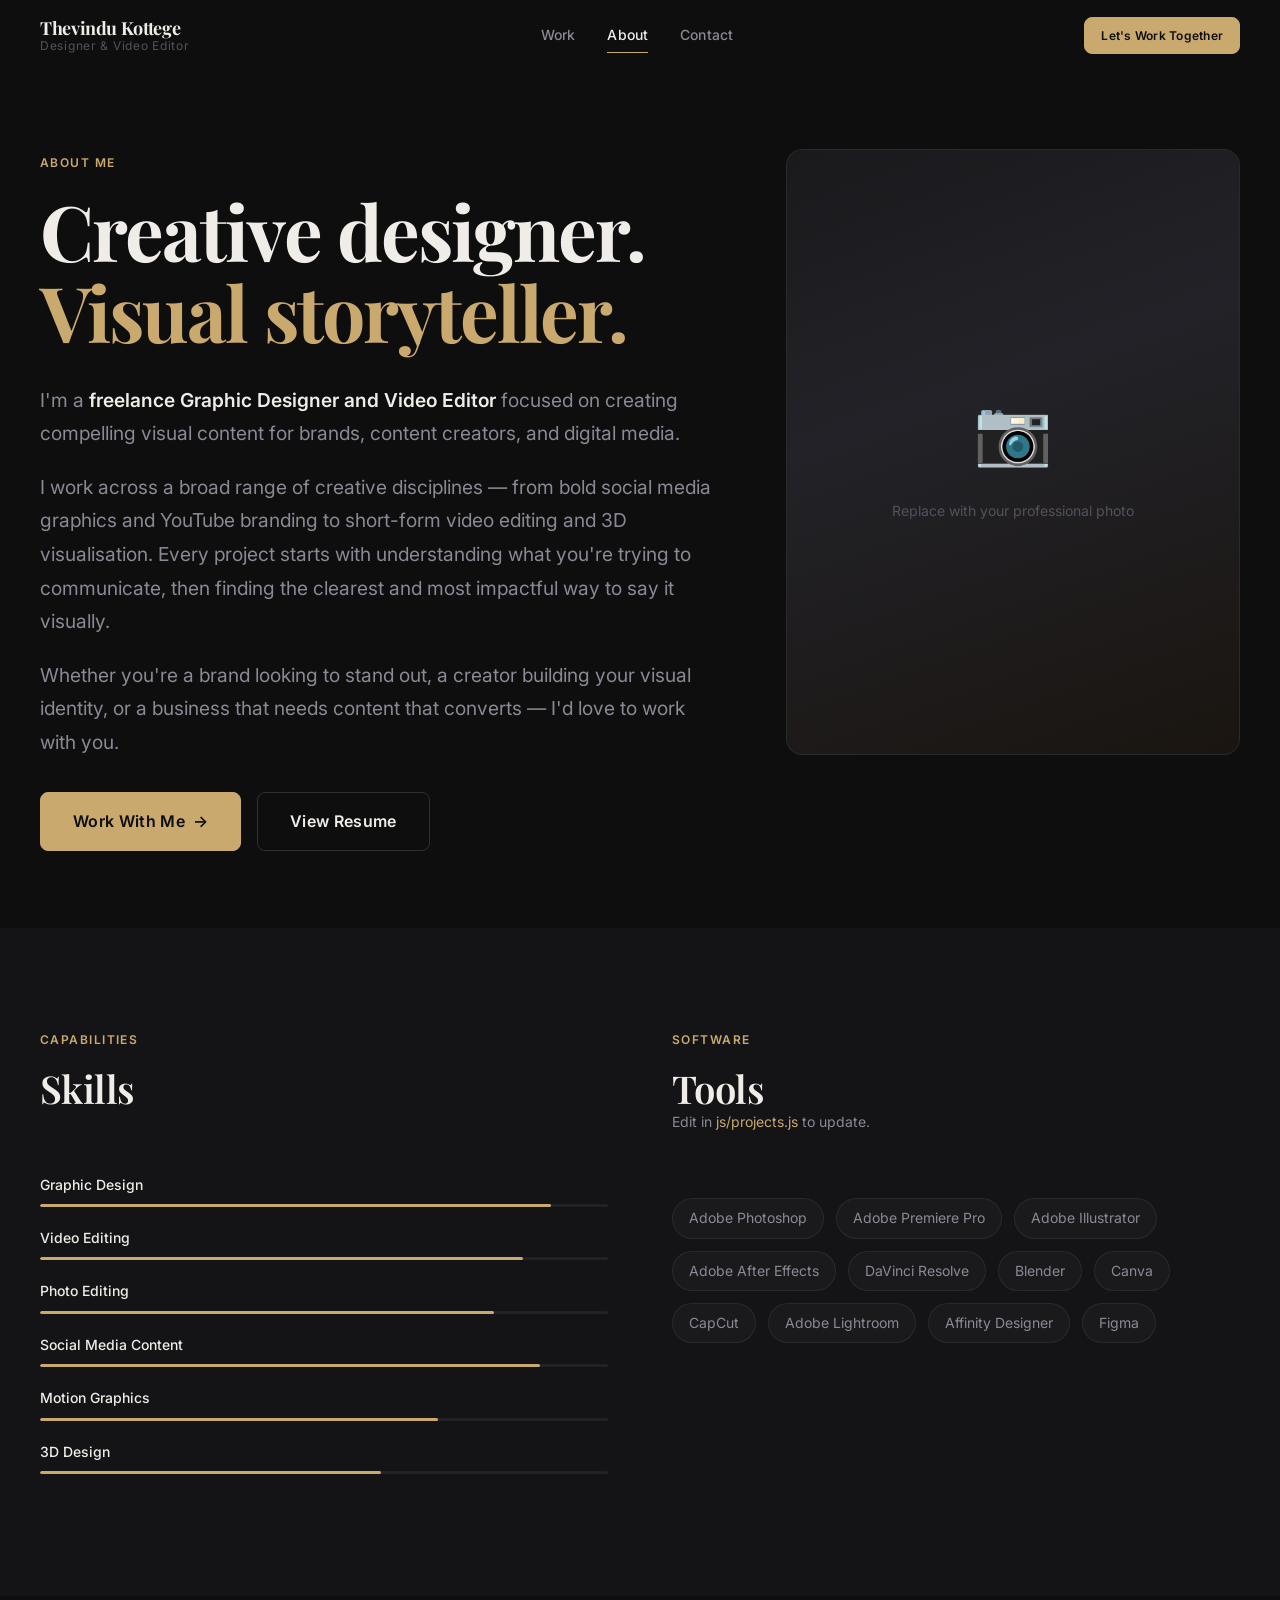
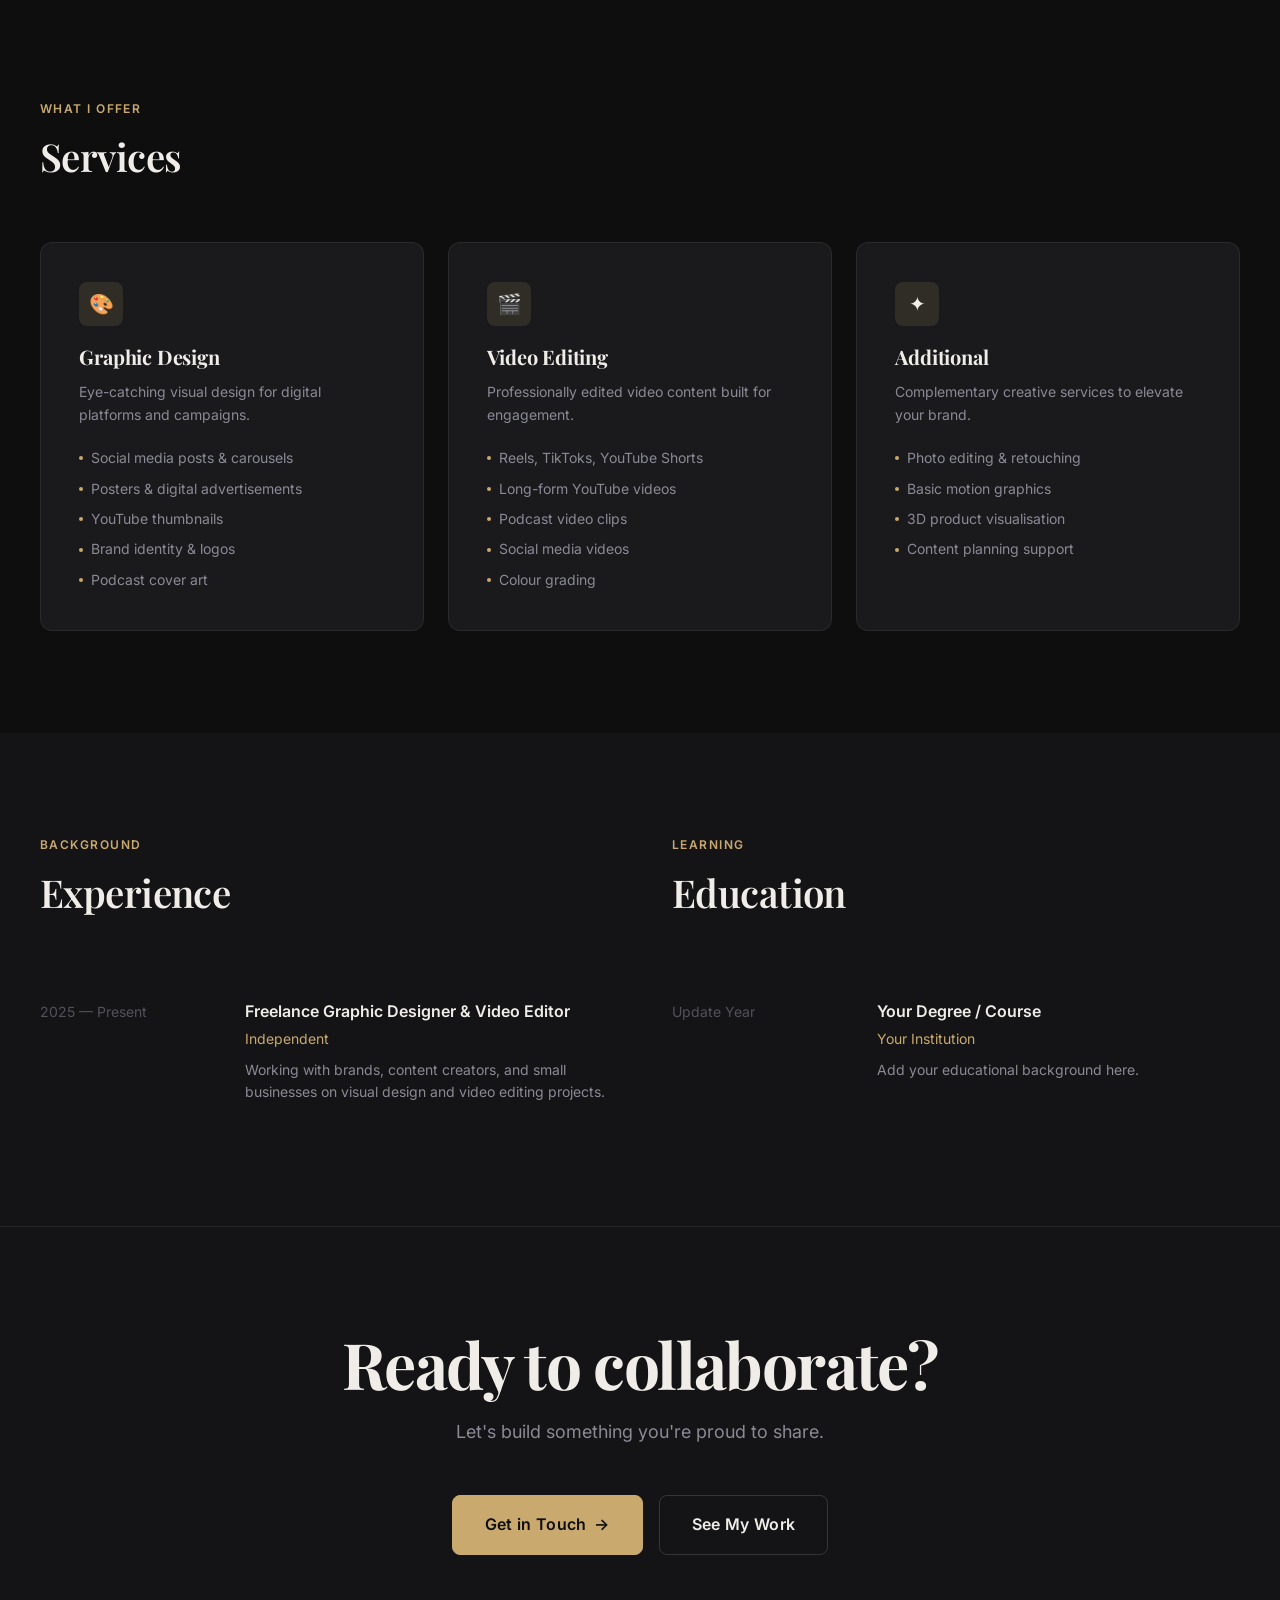
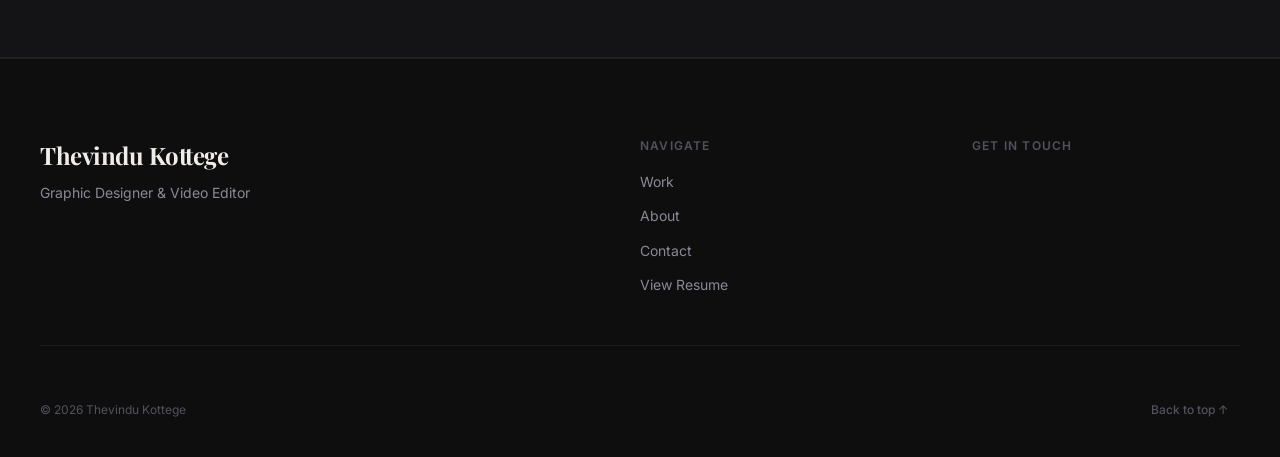
==== about.html @ f6b514dd "changed footer email" ====
<!DOCTYPE html>
<html lang="en">
<head>
  <meta charset="UTF-8">
  <meta name="viewport" content="width=device-width, initial-scale=1.0">
  <title>About — Thevindu Kottege</title>
  <meta name="description" content="About Thevindu Kottege — a freelance Graphic Designer and Video Editor creating visual content for brands, creators and digital media.">

  <meta property="og:type" content="website">
  <meta property="og:title" content="About — Thevindu Kottege">
  <meta property="og:description" content="Freelance Graphic Designer and Video Editor creating visual content for brands, creators and digital media.">
  <meta property="og:url" content="https://yourname.com/about.html">

  <link rel="icon" type="image/svg+xml" href="assets/favicon.svg">
  <link rel="preconnect" href="https://fonts.googleapis.com">
  <link rel="preconnect" href="https://fonts.gstatic.com" crossorigin>
  <link href="https://fonts.googleapis.com/css2?family=Inter:wght@400;500;600;700&family=Playfair+Display:ital,wght@0,400;0,600;0,700;1,400;1,700&display=swap" rel="stylesheet">

  <link rel="stylesheet" href="css/variables.css">
  <link rel="stylesheet" href="css/base.css">
  <link rel="stylesheet" href="css/animations.css">
  <link rel="stylesheet" href="css/components.css">
  <link rel="stylesheet" href="css/responsive.css">
</head>
<body class="page-transition">

  <!-- ── NAVIGATION ─────────────────────────────────────── -->
  <nav class="nav" role="navigation" aria-label="Main navigation">
    <div class="nav__inner">
      <a href="index.html" class="nav__logo" aria-label="Thevindu Kottege — Home">
        <span class="nav__logo-name" data-site-name>Thevindu Kottege</span>
        <span class="nav__logo-title">Designer & Video Editor</span>
      </a>
      <div class="nav__links">
        <a href="work.html" class="nav__link">Work</a>
        <a href="about.html" class="nav__link">About</a>
        <a href="contact.html" class="nav__link">Contact</a>
      </div>
      <div class="nav__cta">
        <a href="contact.html" class="btn btn--primary btn--sm">Let's Work Together</a>
        <button class="nav__hamburger" aria-label="Toggle menu" aria-expanded="false" aria-controls="mobile-menu">
          <span class="nav__hamburger-line"></span>
          <span class="nav__hamburger-line"></span>
          <span class="nav__hamburger-line"></span>
        </button>
      </div>
    </div>
    <div class="nav__mobile-menu" id="mobile-menu" role="dialog" aria-label="Mobile navigation">
      <a href="work.html" class="nav__mobile-link">Work</a>
      <a href="about.html" class="nav__mobile-link">About</a>
      <a href="contact.html" class="nav__mobile-link">Contact</a>
      <a href="contact.html" class="btn btn--primary" style="margin-top: 1rem;">Let's Work Together</a>
      <div class="nav__mobile-social" data-footer-social></div>
    </div>
  </nav>

  <main>

    <!-- ── ABOUT HERO ─────────────────────────────────────── -->
    <section class="about-hero" aria-label="About introduction">
      <div class="container">
        <div class="about-hero__inner">

          <!-- Text side -->
          <div>
            <span class="label hero-animate-1">About Me</span>
            <h1 class="display-2 hero-animate-2" style="margin: 1rem 0 2rem;">
              Creative designer.<br>
              <em style="color: var(--accent); font-style: normal;">Visual storyteller.</em>
            </h1>

            <div class="about-intro hero-animate-3">
              <p style="margin-bottom: 1.25rem;">
                I'm a <strong>freelance Graphic Designer and Video Editor</strong> focused on creating
                compelling visual content for brands, content creators, and digital media.
              </p>
              <p style="margin-bottom: 1.25rem;">
                I work across a broad range of creative disciplines — from bold social media graphics
                and YouTube branding to short-form video editing and 3D visualisation. Every project
                starts with understanding what you're trying to communicate, then finding the
                clearest and most impactful way to say it visually.
              </p>
              <p>
                Whether you're a brand looking to stand out, a creator building your visual identity,
                or a business that needs content that converts — I'd love to work with you.
              </p>
            </div>

            <div style="display:flex; flex-wrap:wrap; gap: 1rem; margin-top: 2rem;" class="hero-animate-4">
              <a href="contact.html" class="btn btn--primary btn--lg" id="about-cta">
                Work With Me <span class="btn__arrow">→</span>
              </a>
              <a href="#" class="btn btn--ghost btn--lg" data-resume id="about-resume">
                View Resume
              </a>
            </div>
          </div>

          <!-- Image side -->
          <div class="hero-animate-3">
            <div class="about-hero__image">
              <!-- Replace with your real photo -->
              <div style="
                width:100%; height:100%;
                background: linear-gradient(160deg, #1a1a1d 0%, #222228 40%, #1a1510 100%);
                display:flex; align-items:center; justify-content:center;
                flex-direction:column; gap:1rem;
              ">
                <span style="font-size:4rem;" aria-hidden="true">📷</span>
                <p style="color:var(--text-tertiary); font-size:var(--text-sm); text-align:center; padding:0 1rem;">
                  Replace with your professional photo
                </p>
              </div>
            </div>
          </div>

        </div>
      </div>
    </section>

    <!-- ── SKILLS ─────────────────────────────────────────── -->
    <section class="section section--alt" aria-label="Skills">
      <div class="container">
        <div style="display:grid; grid-template-columns: 1fr 1fr; gap: clamp(2rem,5vw,5rem); align-items:start;">

          <div>
            <div class="section-header reveal">
              <span class="label">Capabilities</span>
              <h2 class="heading-2">Skills</h2>
            </div>

            <div class="reveal">
              <div class="skill-bar">
                <div class="skill-bar__header">
                  <span class="skill-bar__name">Graphic Design</span>
                </div>
                <div class="skill-bar__track">
                  <div class="skill-bar__fill" data-width="90%"></div>
                </div>
              </div>
              <div class="skill-bar">
                <div class="skill-bar__header">
                  <span class="skill-bar__name">Video Editing</span>
                </div>
                <div class="skill-bar__track">
                  <div class="skill-bar__fill" data-width="85%"></div>
                </div>
              </div>
              <div class="skill-bar">
                <div class="skill-bar__header">
                  <span class="skill-bar__name">Photo Editing</span>
                </div>
                <div class="skill-bar__track">
                  <div class="skill-bar__fill" data-width="80%"></div>
                </div>
              </div>
              <div class="skill-bar">
                <div class="skill-bar__header">
                  <span class="skill-bar__name">Social Media Content</span>
                </div>
                <div class="skill-bar__track">
                  <div class="skill-bar__fill" data-width="88%"></div>
                </div>
              </div>
              <div class="skill-bar">
                <div class="skill-bar__header">
                  <span class="skill-bar__name">Motion Graphics</span>
                </div>
                <div class="skill-bar__track">
                  <div class="skill-bar__fill" data-width="70%"></div>
                </div>
              </div>
              <div class="skill-bar">
                <div class="skill-bar__header">
                  <span class="skill-bar__name">3D Design</span>
                </div>
                <div class="skill-bar__track">
                  <div class="skill-bar__fill" data-width="60%"></div>
                </div>
              </div>
            </div>
          </div>

          <div>
            <div class="section-header reveal">
              <span class="label">Software</span>
              <h2 class="heading-2">Tools</h2>
              <p class="section-header__subtitle" style="font-size: var(--text-sm);">
                Edit in <a href="js/config.js" style="color:var(--accent);">js/projects.js</a> to update.
              </p>
            </div>

            <div class="tools-grid reveal">
              <span class="tool-badge">Adobe Photoshop</span>
              <span class="tool-badge">Adobe Premiere Pro</span>
              <span class="tool-badge">Adobe Illustrator</span>
              <span class="tool-badge">Adobe After Effects</span>
              <span class="tool-badge">DaVinci Resolve</span>
              <span class="tool-badge">Blender</span>
              <span class="tool-badge">Canva</span>
              <span class="tool-badge">CapCut</span>
              <span class="tool-badge">Adobe Lightroom</span>
              <span class="tool-badge">Affinity Designer</span>
              <span class="tool-badge">Figma</span>
            </div>
          </div>

        </div>
      </div>
    </section>

    <!-- ── SERVICES ───────────────────────────────────────── -->
    <section class="section" aria-label="Services">
      <div class="container">

        <div class="section-header reveal">
          <span class="label">What I Offer</span>
          <h2 class="heading-2">Services</h2>
        </div>

        <div class="services-grid">
          <article class="service-card reveal">
            <div class="service-card__icon" aria-hidden="true">🎨</div>
            <h3 class="service-card__title">Graphic Design</h3>
            <p class="service-card__desc">
              Eye-catching visual design for digital platforms and campaigns.
            </p>
            <ul class="service-card__list" role="list">
              <li class="service-card__item">Social media posts & carousels</li>
              <li class="service-card__item">Posters & digital advertisements</li>
              <li class="service-card__item">YouTube thumbnails</li>
              <li class="service-card__item">Brand identity & logos</li>
              <li class="service-card__item">Podcast cover art</li>
            </ul>
          </article>

          <article class="service-card reveal reveal--delay-1">
            <div class="service-card__icon" aria-hidden="true">🎬</div>
            <h3 class="service-card__title">Video Editing</h3>
            <p class="service-card__desc">
              Professionally edited video content built for engagement.
            </p>
            <ul class="service-card__list" role="list">
              <li class="service-card__item">Reels, TikToks, YouTube Shorts</li>
              <li class="service-card__item">Long-form YouTube videos</li>
              <li class="service-card__item">Podcast video clips</li>
              <li class="service-card__item">Social media videos</li>
              <li class="service-card__item">Colour grading</li>
            </ul>
          </article>

          <article class="service-card reveal reveal--delay-2">
            <div class="service-card__icon" aria-hidden="true">✦</div>
            <h3 class="service-card__title">Additional</h3>
            <p class="service-card__desc">
              Complementary creative services to elevate your brand.
            </p>
            <ul class="service-card__list" role="list">
              <li class="service-card__item">Photo editing & retouching</li>
              <li class="service-card__item">Basic motion graphics</li>
              <li class="service-card__item">3D product visualisation</li>
              <li class="service-card__item">Content planning support</li>
            </ul>
          </article>
        </div>

      </div>
    </section>

    <!-- ── EXPERIENCE ─────────────────────────────────────── -->
    <section class="section section--alt" aria-label="Experience and education">
      <div class="container">
        <div style="display:grid; grid-template-columns:1fr 1fr; gap: clamp(2rem,5vw,5rem); align-items:start;">

          <!-- Experience -->
          <div>
            <div class="section-header reveal">
              <span class="label">Background</span>
              <h2 class="heading-2">Experience</h2>
            </div>

            <div>
              <div class="experience-item reveal">
                <div class="experience-date">2025 — Present</div>
                <div>
                  <div class="experience-role">Freelance Graphic Designer & Video Editor</div>
                  <div class="experience-company">Independent</div>
                  <p class="experience-desc">
                    Working with brands, content creators, and small businesses on visual design and video editing projects.
                  </p>
                </div>
              </div>
              <!-- Add more experience entries here -->
            </div>
          </div>

          <!-- Education -->
          <div>
            <div class="section-header reveal">
              <span class="label">Learning</span>
              <h2 class="heading-2">Education</h2>
            </div>

            <div>
              <div class="experience-item reveal">
                <div class="experience-date">Update Year</div>
                <div>
                  <div class="experience-role">Your Degree / Course</div>
                  <div class="experience-company">Your Institution</div>
                  <p class="experience-desc">
                    Add your educational background here.
                  </p>
                </div>
              </div>
              <!-- Add more education entries here -->
            </div>
          </div>

        </div>
      </div>
    </section>

    <!-- ── CTA ────────────────────────────────────────────── -->
    <section class="cta-banner reveal" aria-label="Call to action">
      <h2 class="cta-banner__title">
        Ready to collaborate?
      </h2>
      <p class="cta-banner__subtitle">
        Let's build something you're proud to share.
      </p>
      <div class="cta-banner__actions">
        <a href="contact.html" class="btn btn--primary btn--lg" id="about-contact-cta">
          Get in Touch <span class="btn__arrow">→</span>
        </a>
        <a href="work.html" class="btn btn--ghost btn--lg" id="about-work-link">See My Work</a>
      </div>
    </section>

  </main>

  <!-- ── FOOTER ──────────────────────────────────────────── -->
  <footer class="footer" role="contentinfo">
    <div class="container">
      <div class="footer__inner">
        <div class="footer__brand">
          <div class="footer__brand-name" data-footer-name>Thevindu Kottege</div>
          <div class="footer__brand-title" data-footer-title>Graphic Designer & Video Editor</div>
          <div class="social-links" style="margin-top: 1.25rem;" data-footer-social></div>
        </div>
        <div class="footer__col">
          <div class="footer__col-heading">Navigate</div>
          <div class="footer__links">
            <a href="work.html" class="footer__link">Work</a>
            <a href="about.html" class="footer__link">About</a>
            <a href="contact.html" class="footer__link">Contact</a>
            <a href="#" class="footer__link" data-resume>View Resume</a>
          </div>
        </div>
        <div class="footer__col">
          <div class="footer__col-heading">Get In Touch</div>
          <div class="footer__links">
            <a href="#" class="footer__link" data-email data-email-text></a>
          </div>
        </div>
      </div>
      <div class="footer__bottom">
        <span class="footer__copyright" data-footer-year>© 2026 Thevindu Kottege</span>
        <button class="back-to-top" aria-label="Back to top">Back to top ↑</button>
      </div>
    </div>
  </footer>

  <script src="js/config.js"></script>
  <script src="js/projects.js"></script>
  <script src="js/main.js"></script>
  <script src="js/home.js"></script>
</body>
</html>
---- css/variables.css ----
/* ============================================================
   DESIGN TOKENS — css/variables.css
   Edit this file to update the entire design system in one place.
   ============================================================ */

:root {
  /* ── Backgrounds ─────────────────────────────────────── */
  --bg-primary:    #0e0e0f;   /* Main page background */
  --bg-secondary:  #141416;   /* Alternate section background */
  --bg-card:       #1a1a1d;   /* Card / elevated surface */
  --bg-elevated:   #222226;   /* Nav scrolled, inputs, tooltips */

  /* ── Text ────────────────────────────────────────────── */
  --text-primary:   #f0ede8;  /* Headings, primary body */
  --text-secondary: #8a8a96;  /* Subtitles, metadata */
  --text-tertiary:  #52525c;  /* Very muted, helper text */

  /* ── Accent ──────────────────────────────────────────── */
  --accent:         #c9a96e;  /* Gold — change here to update everywhere */
  --accent-hover:   #b89050;  /* Slightly darker on hover */
  --accent-muted:   rgba(201, 169, 110, 0.12); /* Tinted backgrounds */

  /* ── Borders ─────────────────────────────────────────── */
  --border:         rgba(255, 255, 255, 0.07);
  --border-hover:   rgba(255, 255, 255, 0.14);
  --border-accent:  rgba(201, 169, 110, 0.3);

  /* ── Typography ──────────────────────────────────────── */
  --font-display: 'Playfair Display', Georgia, serif;
  --font-body:    'Inter', system-ui, sans-serif;

  /* Type scale */
  --text-xs:   0.75rem;   /* 12px */
  --text-sm:   0.875rem;  /* 14px */
  --text-base: 1rem;      /* 16px */
  --text-lg:   1.125rem;  /* 18px */
  --text-xl:   1.25rem;   /* 20px */
  --text-2xl:  1.5rem;    /* 24px */
  --text-3xl:  1.875rem;  /* 30px */
  --text-4xl:  2.25rem;   /* 36px */
  --text-5xl:  3rem;      /* 48px */
  --text-6xl:  3.75rem;   /* 60px */
  --text-7xl:  4.5rem;    /* 72px */
  --text-8xl:  6rem;      /* 96px */

  /* ── Spacing ─────────────────────────────────────────── */
  --space-1:   0.25rem;
  --space-2:   0.5rem;
  --space-3:   0.75rem;
  --space-4:   1rem;
  --space-5:   1.25rem;
  --space-6:   1.5rem;
  --space-8:   2rem;
  --space-10:  2.5rem;
  --space-12:  3rem;
  --space-16:  4rem;
  --space-20:  5rem;
  --space-24:  6rem;
  --space-32:  8rem;

  /* ── Border Radius ───────────────────────────────────── */
  --radius-sm:  4px;
  --radius-md:  8px;
  --radius-lg:  12px;
  --radius-xl:  16px;
  --radius-full: 9999px;

  /* ── Transitions ─────────────────────────────────────── */
  --ease-out:   cubic-bezier(0.16, 1, 0.3, 1);
  --ease-in:    cubic-bezier(0.7, 0, 0.84, 0);
  --ease-inout: cubic-bezier(0.87, 0, 0.13, 1);
  --duration-fast:   150ms;
  --duration-base:   250ms;
  --duration-slow:   400ms;
  --duration-slower: 600ms;

  /* ── Shadows ─────────────────────────────────────────── */
  --shadow-sm:  0 1px 3px rgba(0, 0, 0, 0.4);
  --shadow-md:  0 4px 16px rgba(0, 0, 0, 0.5);
  --shadow-lg:  0 8px 40px rgba(0, 0, 0, 0.6);
  --shadow-xl:  0 20px 80px rgba(0, 0, 0, 0.7);

  /* ── Layout ──────────────────────────────────────────── */
  --max-width: 1280px;
  --nav-height: 72px;
  --section-padding: clamp(4rem, 8vw, 7rem);
}
---- css/base.css ----
/* ============================================================
   BASE STYLES — css/base.css
   Reset, typography, utility classes
   ============================================================ */

/* ── Reset ───────────────────────────────────────────────── */
*, *::before, *::after {
  box-sizing: border-box;
  margin: 0;
  padding: 0;
}

html {
  font-size: 16px;
  scroll-behavior: smooth;
  -webkit-text-size-adjust: 100%;
}

body {
  font-family: var(--font-body);
  font-size: var(--text-base);
  line-height: 1.6;
  color: var(--text-primary);
  background-color: var(--bg-primary);
  -webkit-font-smoothing: antialiased;
  -moz-osx-font-smoothing: grayscale;
  overflow-x: hidden;
}

img, video {
  display: block;
  max-width: 100%;
  height: auto;
}

a {
  color: inherit;
  text-decoration: none;
}

button, input, textarea, select {
  font-family: inherit;
  font-size: inherit;
}

ul, ol { list-style: none; }

h1, h2, h3, h4, h5, h6 {
  font-family: var(--font-display);
  font-weight: 700;
  line-height: 1.1;
  letter-spacing: -0.02em;
  color: var(--text-primary);
}

p {
  color: var(--text-secondary);
  line-height: 1.75;
}

/* ── Focus Styles (Accessibility) ────────────────────────── */
:focus-visible {
  outline: 2px solid var(--accent);
  outline-offset: 4px;
  border-radius: var(--radius-sm);
}

/* ── Selection ───────────────────────────────────────────── */
::selection {
  background: var(--accent-muted);
  color: var(--text-primary);
}

/* ── Scrollbar ───────────────────────────────────────────── */
::-webkit-scrollbar { width: 6px; }
::-webkit-scrollbar-track { background: var(--bg-primary); }
::-webkit-scrollbar-thumb {
  background: var(--bg-elevated);
  border-radius: var(--radius-full);
}
::-webkit-scrollbar-thumb:hover { background: var(--text-tertiary); }

/* ── Layout Utilities ────────────────────────────────────── */
.container {
  width: 100%;
  max-width: var(--max-width);
  margin-inline: auto;
  padding-inline: clamp(1.25rem, 4vw, 2.5rem);
}

.section {
  padding-block: var(--section-padding);
}

.section--alt {
  background-color: var(--bg-secondary);
}

/* ── Typography Utilities ────────────────────────────────── */
.display-1 {
  font-family: var(--font-display);
  font-size: clamp(3.5rem, 9vw, 7rem);
  font-weight: 700;
  line-height: 1;
  letter-spacing: -0.03em;
}

.display-2 {
  font-family: var(--font-display);
  font-size: clamp(2.5rem, 6vw, 5rem);
  font-weight: 700;
  line-height: 1.05;
  letter-spacing: -0.025em;
}

.heading-1 {
  font-family: var(--font-display);
  font-size: clamp(2rem, 4vw, 3.5rem);
  font-weight: 700;
  line-height: 1.1;
  letter-spacing: -0.02em;
}

.heading-2 {
  font-family: var(--font-display);
  font-size: clamp(1.5rem, 3vw, 2.5rem);
  font-weight: 600;
  line-height: 1.15;
  letter-spacing: -0.015em;
}

.heading-3 {
  font-family: var(--font-display);
  font-size: clamp(1.25rem, 2.5vw, 1.875rem);
  font-weight: 600;
  line-height: 1.2;
}

.label {
  font-family: var(--font-body);
  font-size: var(--text-xs);
  font-weight: 600;
  letter-spacing: 0.12em;
  text-transform: uppercase;
  color: var(--accent);
}

.body-lg {
  font-size: var(--text-lg);
  line-height: 1.75;
  color: var(--text-secondary);
}

.body-sm {
  font-size: var(--text-sm);
  color: var(--text-tertiary);
}

/* ── Divider ─────────────────────────────────────────────── */
.divider {
  width: 100%;
  height: 1px;
  background-color: var(--border);
}

/* ── Section Header ──────────────────────────────────────── */
.section-header {
  margin-bottom: clamp(2.5rem, 5vw, 4rem);
}

.section-header .label {
  display: block;
  margin-bottom: var(--space-4);
}

.section-header__title {
  margin-bottom: var(--space-4);
}

.section-header__subtitle {
  max-width: 52ch;
  font-size: var(--text-lg);
  color: var(--text-secondary);
}

/* ── Reduced Motion ──────────────────────────────────────── */
@media (prefers-reduced-motion: reduce) {
  *, *::before, *::after {
    animation-duration: 0.01ms !important;
    animation-iteration-count: 1 !important;
    transition-duration: 0.01ms !important;
    scroll-behavior: auto !important;
  }
}
---- css/animations.css ----
/* ============================================================
   ANIMATIONS — css/animations.css
   All keyframes and animation utility classes
   ============================================================ */

/* ── Keyframes ───────────────────────────────────────────── */
@keyframes fadeIn {
  from { opacity: 0; }
  to   { opacity: 1; }
}

@keyframes fadeUp {
  from { opacity: 0; transform: translateY(28px); }
  to   { opacity: 1; transform: translateY(0); }
}

@keyframes fadeDown {
  from { opacity: 0; transform: translateY(-16px); }
  to   { opacity: 1; transform: translateY(0); }
}

@keyframes scaleIn {
  from { opacity: 0; transform: scale(0.96); }
  to   { opacity: 1; transform: scale(1); }
}

@keyframes slideInLeft {
  from { opacity: 0; transform: translateX(-24px); }
  to   { opacity: 1; transform: translateX(0); }
}

@keyframes slideInRight {
  from { opacity: 0; transform: translateX(24px); }
  to   { opacity: 1; transform: translateX(0); }
}

@keyframes shimmer {
  0%   { background-position: -200% 0; }
  100% { background-position: 200% 0; }
}

@keyframes pulse {
  0%, 100% { opacity: 1; }
  50%       { opacity: 0.5; }
}

@keyframes spin {
  to { transform: rotate(360deg); }
}

/* ── Scroll Reveal (controlled by JS via IntersectionObserver) ── */
.reveal {
  opacity: 0;
  transform: translateY(28px);
  transition:
    opacity var(--duration-slower) var(--ease-out),
    transform var(--duration-slower) var(--ease-out);
}

.reveal.revealed {
  opacity: 1;
  transform: translateY(0);
}

.reveal--delay-1 { transition-delay: 100ms; }
.reveal--delay-2 { transition-delay: 200ms; }
.reveal--delay-3 { transition-delay: 300ms; }
.reveal--delay-4 { transition-delay: 400ms; }
.reveal--delay-5 { transition-delay: 500ms; }

.reveal--from-left {
  transform: translateX(-24px);
}
.reveal--from-left.revealed {
  transform: translateX(0);
}

.reveal--from-right {
  transform: translateX(24px);
}
.reveal--from-right.revealed {
  transform: translateX(0);
}

.reveal--scale {
  transform: scale(0.96);
}
.reveal--scale.revealed {
  transform: scale(1);
}

/* ── Page Transition ─────────────────────────────────────── */
.page-transition {
  animation: fadeIn var(--duration-slow) var(--ease-out) both;
}

/* ── Hero Entrance (staggered, auto-plays) ───────────────── */
.hero-animate-1 {
  animation: fadeUp 0.7s var(--ease-out) 0.1s both;
}
.hero-animate-2 {
  animation: fadeUp 0.7s var(--ease-out) 0.25s both;
}
.hero-animate-3 {
  animation: fadeUp 0.7s var(--ease-out) 0.4s both;
}
.hero-animate-4 {
  animation: fadeUp 0.7s var(--ease-out) 0.55s both;
}
.hero-animate-5 {
  animation: fadeUp 0.7s var(--ease-out) 0.7s both;
}

/* ── Skeleton Loading ────────────────────────────────────── */
.skeleton {
  background: linear-gradient(
    90deg,
    var(--bg-card) 25%,
    var(--bg-elevated) 50%,
    var(--bg-card) 75%
  );
  background-size: 200% 100%;
  animation: shimmer 1.8s infinite;
  border-radius: var(--radius-md);
}

/* ── Filter Animation ────────────────────────────────────── */
.filter-exit {
  opacity: 0;
  transform: scale(0.95);
  transition:
    opacity 0.2s var(--ease-in),
    transform 0.2s var(--ease-in);
}

.filter-enter {
  animation: scaleIn 0.35s var(--ease-out) both;
}
---- css/components.css ----
/* ============================================================
   COMPONENTS — css/components.css
   Navigation, buttons, cards, forms, footer, and all
   reusable UI components.
   ============================================================ */

/* ━━━━━━━━━━━━━━━━━━━━━━━━━━━━━━━━━━━━━━━━━━━━━━━━━━━━━━━━
   NAVIGATION
   ━━━━━━━━━━━━━━━━━━━━━━━━━━━━━━━━━━━━━━━━━━━━━━━━━━━━━━━━ */
.nav {
  position: fixed;
  top: 0;
  left: 0;
  right: 0;
  z-index: 100;
  height: var(--nav-height);
  display: flex;
  align-items: center;
  transition:
    background-color var(--duration-base) var(--ease-out),
    backdrop-filter var(--duration-base) var(--ease-out),
    border-color var(--duration-base) var(--ease-out),
    height var(--duration-base) var(--ease-out);
  border-bottom: 1px solid transparent;
}

.nav.scrolled {
  background-color: rgba(14, 14, 15, 0.92);
  backdrop-filter: blur(16px);
  -webkit-backdrop-filter: blur(16px);
  border-bottom-color: var(--border);
  height: 60px;
}

.nav__inner {
  width: 100%;
  max-width: var(--max-width);
  margin-inline: auto;
  padding-inline: clamp(1.25rem, 4vw, 2.5rem);
  display: flex;
  align-items: center;
  justify-content: space-between;
  gap: var(--space-8);
}

/* Logo */
.nav__logo {
  display: flex;
  flex-direction: column;
  gap: 1px;
  text-decoration: none;
  flex-shrink: 0;
}

.nav__logo-name {
  font-family: var(--font-display);
  font-size: var(--text-lg);
  font-weight: 700;
  color: var(--text-primary);
  letter-spacing: -0.02em;
  line-height: 1.1;
  transition: color var(--duration-fast);
}

.nav__logo-title {
  font-size: var(--text-xs);
  color: var(--text-tertiary);
  letter-spacing: 0.06em;
  line-height: 1;
}

.nav__logo:hover .nav__logo-name { color: var(--accent); }

/* Desktop links */
.nav__links {
  display: flex;
  align-items: center;
  gap: var(--space-8);
}

.nav__link {
  font-size: var(--text-sm);
  font-weight: 500;
  color: var(--text-secondary);
  letter-spacing: 0.01em;
  position: relative;
  transition: color var(--duration-fast);
  padding-block: var(--space-1);
}

.nav__link::after {
  content: '';
  position: absolute;
  bottom: -2px;
  left: 0;
  right: 0;
  height: 1px;
  background: var(--accent);
  transform: scaleX(0);
  transform-origin: right;
  transition: transform var(--duration-base) var(--ease-out);
}

.nav__link:hover,
.nav__link.active {
  color: var(--text-primary);
}

.nav__link:hover::after,
.nav__link.active::after {
  transform: scaleX(1);
  transform-origin: left;
}

/* Nav CTA */
.nav__cta {
  display: flex;
  align-items: center;
  gap: var(--space-4);
  flex-shrink: 0;
}

/* Hamburger (mobile) */
.nav__hamburger {
  display: none;
  flex-direction: column;
  justify-content: center;
  gap: 5px;
  width: 36px;
  height: 36px;
  background: none;
  border: none;
  cursor: pointer;
  padding: var(--space-2);
  border-radius: var(--radius-sm);
  transition: background-color var(--duration-fast);
}

.nav__hamburger:hover { background: var(--bg-elevated); }

.nav__hamburger-line {
  display: block;
  width: 100%;
  height: 1.5px;
  background: var(--text-primary);
  border-radius: var(--radius-full);
  transition:
    transform var(--duration-base) var(--ease-out),
    opacity var(--duration-fast);
  transform-origin: center;
}

.nav__hamburger.is-open .nav__hamburger-line:nth-child(1) {
  transform: translateY(6.5px) rotate(45deg);
}
.nav__hamburger.is-open .nav__hamburger-line:nth-child(2) {
  opacity: 0;
  transform: scaleX(0);
}
.nav__hamburger.is-open .nav__hamburger-line:nth-child(3) {
  transform: translateY(-6.5px) rotate(-45deg);
}

/* Mobile menu */
.nav__mobile-menu {
  display: none;
  position: fixed;
  inset: 0;
  top: var(--nav-height);
  background: var(--bg-primary);
  border-top: 1px solid var(--border);
  flex-direction: column;
  padding: var(--space-8) clamp(1.25rem, 4vw, 2.5rem);
  gap: var(--space-6);
  z-index: 99;
  opacity: 0;
  transform: translateY(-8px);
  transition:
    opacity var(--duration-base) var(--ease-out),
    transform var(--duration-base) var(--ease-out);
  pointer-events: none;
}

.nav__mobile-menu.is-open {
  display: flex;
  opacity: 1;
  transform: translateY(0);
  pointer-events: auto;
}

.nav__mobile-link {
  font-family: var(--font-display);
  font-size: var(--text-3xl);
  font-weight: 700;
  color: var(--text-secondary);
  transition: color var(--duration-fast);
  padding-block: var(--space-2);
  border-bottom: 1px solid var(--border);
}

.nav__mobile-link:hover,
.nav__mobile-link.active { color: var(--text-primary); }

.nav__mobile-social {
  display: flex;
  gap: var(--space-4);
  padding-top: var(--space-4);
  margin-top: auto;
}

.nav__mobile-social a {
  font-size: var(--text-sm);
  color: var(--text-tertiary);
  transition: color var(--duration-fast);
}

.nav__mobile-social a:hover { color: var(--accent); }

/* ━━━━━━━━━━━━━━━━━━━━━━━━━━━━━━━━━━━━━━━━━━━━━━━━━━━━━━━━
   BUTTONS
   ━━━━━━━━━━━━━━━━━━━━━━━━━━━━━━━━━━━━━━━━━━━━━━━━━━━━━━━━ */
.btn {
  display: inline-flex;
  align-items: center;
  gap: var(--space-2);
  padding: 0.75rem 1.5rem;
  border-radius: var(--radius-md);
  font-family: var(--font-body);
  font-size: var(--text-sm);
  font-weight: 600;
  letter-spacing: 0.02em;
  cursor: pointer;
  border: 1px solid transparent;
  transition:
    background-color var(--duration-base) var(--ease-out),
    color var(--duration-base) var(--ease-out),
    border-color var(--duration-base) var(--ease-out),
    transform var(--duration-fast) var(--ease-out),
    box-shadow var(--duration-base) var(--ease-out);
  text-decoration: none;
  white-space: nowrap;
  position: relative;
  overflow: hidden;
}

.btn:active { transform: scale(0.98); }

/* Primary button */
.btn--primary {
  background-color: var(--accent);
  color: #0e0e0f;
  border-color: var(--accent);
}

.btn--primary:hover {
  background-color: var(--accent-hover);
  border-color: var(--accent-hover);
  box-shadow: 0 4px 20px rgba(201, 169, 110, 0.25);
}

/* Ghost button */
.btn--ghost {
  background: transparent;
  color: var(--text-primary);
  border-color: var(--border-hover);
}

.btn--ghost:hover {
  background: var(--bg-elevated);
  border-color: var(--border-hover);
}

/* Outline accent */
.btn--outline {
  background: transparent;
  color: var(--accent);
  border-color: var(--border-accent);
}

.btn--outline:hover {
  background: var(--accent-muted);
  border-color: var(--accent);
}

/* Icon button */
.btn--icon {
  padding: 0.625rem;
  border-radius: var(--radius-md);
}

/* Size variants */
.btn--sm {
  padding: 0.5rem 1rem;
  font-size: var(--text-xs);
}

.btn--lg {
  padding: 1rem 2rem;
  font-size: var(--text-base);
}

/* Arrow indicator */
.btn__arrow {
  display: inline-block;
  transition: transform var(--duration-base) var(--ease-out);
}
.btn:hover .btn__arrow { transform: translateX(4px); }

/* ━━━━━━━━━━━━━━━━━━━━━━━━━━━━━━━━━━━━━━━━━━━━━━━━━━━━━━━━
   PROJECT CARDS
   ━━━━━━━━━━━━━━━━━━━━━━━━━━━━━━━━━━━━━━━━━━━━━━━━━━━━━━━━ */
.project-card {
  display: block;
  text-decoration: none;
  background: var(--bg-card);
  border-radius: var(--radius-lg);
  overflow: hidden;
  border: 1px solid var(--border);
  transition:
    border-color var(--duration-base) var(--ease-out),
    box-shadow var(--duration-base) var(--ease-out),
    transform var(--duration-base) var(--ease-out);
  position: relative;
  cursor: pointer;
}

.project-card:hover {
  border-color: var(--border-hover);
  box-shadow: var(--shadow-lg);
  transform: translateY(-3px);
}

.project-card__media {
  position: relative;
  overflow: hidden;
  aspect-ratio: 3 / 2;
  background: var(--bg-elevated);
}

.project-card--tall .project-card__media {
  aspect-ratio: 2 / 3;
}

.project-card--wide .project-card__media {
  aspect-ratio: 16 / 9;
}

.project-card--square .project-card__media {
  aspect-ratio: 1;
}

.project-card__img {
  width: 100%;
  height: 100%;
  object-fit: cover;
  transition: transform 0.6s var(--ease-out);
}

.project-card:hover .project-card__img {
  transform: scale(1.04);
}

/* Overlay */
.project-card__overlay {
  position: absolute;
  inset: 0;
  background: linear-gradient(
    to top,
    rgba(14, 14, 15, 0.85) 0%,
    rgba(14, 14, 15, 0) 60%
  );
  opacity: 0;
  transition: opacity var(--duration-base) var(--ease-out);
  display: flex;
  align-items: flex-end;
  padding: var(--space-5);
}

.project-card:hover .project-card__overlay { opacity: 1; }

.project-card__view-indicator {
  display: flex;
  align-items: center;
  gap: var(--space-2);
  font-size: var(--text-xs);
  font-weight: 600;
  color: var(--text-primary);
  letter-spacing: 0.06em;
  text-transform: uppercase;
  transition: gap var(--duration-base) var(--ease-out);
}

.project-card:hover .project-card__view-indicator { gap: var(--space-3); }

/* Card placeholder (CSS gradient for projects without images) */
.project-card__placeholder {
  width: 100%;
  height: 100%;
  display: flex;
  align-items: center;
  justify-content: center;
}

.project-card__placeholder--1 { background: linear-gradient(135deg, #1a1a1d 0%, #2a1f0f 50%, #1a1510 100%); }
.project-card__placeholder--2 { background: linear-gradient(135deg, #111318 0%, #1a1a2e 50%, #0f1322 100%); }
.project-card__placeholder--3 { background: linear-gradient(135deg, #0f1a14 0%, #1a2a1a 50%, #0e1810 100%); }
.project-card__placeholder--4 { background: linear-gradient(135deg, #1a0f1a 0%, #2a1a2a 50%, #1a0a1a 100%); }

/* Card body */
.project-card__body {
  padding: var(--space-5) var(--space-5) var(--space-6);
}

.project-card__meta {
  display: flex;
  align-items: center;
  gap: var(--space-3);
  margin-bottom: var(--space-3);
}

.project-card__category {
  font-size: var(--text-xs);
  font-weight: 600;
  letter-spacing: 0.08em;
  text-transform: uppercase;
  color: var(--accent);
}

.project-card__year {
  font-size: var(--text-xs);
  color: var(--text-tertiary);
}

.project-card__title {
  font-family: var(--font-display);
  font-size: var(--text-xl);
  font-weight: 700;
  color: var(--text-primary);
  line-height: 1.2;
  letter-spacing: -0.01em;
  margin-bottom: var(--space-2);
  transition: color var(--duration-fast);
}

.project-card:hover .project-card__title { color: var(--accent); }

.project-card__desc {
  font-size: var(--text-sm);
  color: var(--text-tertiary);
  line-height: 1.6;
  display: -webkit-box;
  -webkit-line-clamp: 2;
  -webkit-box-orient: vertical;
  overflow: hidden;
}

/* ━━━━━━━━━━━━━━━━━━━━━━━━━━━━━━━━━━━━━━━━━━━━━━━━━━━━━━━━
   PROJECT GRID (Editorial Layout)
   ━━━━━━━━━━━━━━━━━━━━━━━━━━━━━━━━━━━━━━━━━━━━━━━━━━━━━━━━ */
.project-grid {
  display: grid;
  grid-template-columns: repeat(12, 1fr);
  gap: clamp(1rem, 2vw, 1.5rem);
}

/* Featured grid pattern (home page) */
.project-grid--featured .project-card:nth-child(1) { grid-column: span 7; }
.project-grid--featured .project-card:nth-child(2) { grid-column: span 5; }
.project-grid--featured .project-card:nth-child(3) { grid-column: span 4; }
.project-grid--featured .project-card:nth-child(4) { grid-column: span 4; }
.project-grid--featured .project-card:nth-child(5) { grid-column: span 4; }
.project-grid--featured .project-card:nth-child(6) { grid-column: span 12; }

/* Work page grid */
.project-grid--work {
  grid-template-columns: repeat(3, 1fr);
  gap: clamp(1rem, 2vw, 1.5rem);
}

/* ━━━━━━━━━━━━━━━━━━━━━━━━━━━━━━━━━━━━━━━━━━━━━━━━━━━━━━━━
   FILTER TABS
   ━━━━━━━━━━━━━━━━━━━━━━━━━━━━━━━━━━━━━━━━━━━━━━━━━━━━━━━━ */
.filter-tabs {
  display: flex;
  align-items: center;
  gap: var(--space-2);
  flex-wrap: wrap;
  margin-bottom: clamp(2rem, 4vw, 3rem);
}

.filter-tab {
  padding: 0.5rem 1.125rem;
  border-radius: var(--radius-full);
  font-size: var(--text-sm);
  font-weight: 500;
  color: var(--text-secondary);
  background: transparent;
  border: 1px solid var(--border);
  cursor: pointer;
  transition:
    color var(--duration-fast),
    background-color var(--duration-fast),
    border-color var(--duration-fast);
}

.filter-tab:hover {
  color: var(--text-primary);
  border-color: var(--border-hover);
}

.filter-tab.active {
  color: var(--bg-primary);
  background: var(--accent);
  border-color: var(--accent);
}

/* ━━━━━━━━━━━━━━━━━━━━━━━━━━━━━━━━━━━━━━━━━━━━━━━━━━━━━━━━
   SERVICE CARDS
   ━━━━━━━━━━━━━━━━━━━━━━━━━━━━━━━━━━━━━━━━━━━━━━━━━━━━━━━━ */
.services-grid {
  display: grid;
  grid-template-columns: repeat(3, 1fr);
  gap: clamp(1rem, 2vw, 1.5rem);
}

.service-card {
  background: var(--bg-card);
  border: 1px solid var(--border);
  border-radius: var(--radius-lg);
  padding: clamp(1.5rem, 3vw, 2.5rem);
  transition:
    border-color var(--duration-base) var(--ease-out),
    transform var(--duration-base) var(--ease-out);
}

.service-card:hover {
  border-color: var(--border-accent);
  transform: translateY(-2px);
}

.service-card__icon {
  width: 44px;
  height: 44px;
  border-radius: var(--radius-md);
  background: var(--accent-muted);
  display: flex;
  align-items: center;
  justify-content: center;
  margin-bottom: var(--space-5);
  font-size: 1.25rem;
}

.service-card__title {
  font-family: var(--font-display);
  font-size: var(--text-xl);
  font-weight: 700;
  color: var(--text-primary);
  margin-bottom: var(--space-3);
  letter-spacing: -0.01em;
}

.service-card__desc {
  font-size: var(--text-sm);
  color: var(--text-secondary);
  line-height: 1.7;
  margin-bottom: var(--space-5);
}

.service-card__list {
  display: flex;
  flex-direction: column;
  gap: var(--space-2);
}

.service-card__item {
  display: flex;
  align-items: center;
  gap: var(--space-2);
  font-size: var(--text-sm);
  color: var(--text-secondary);
}

.service-card__item::before {
  content: '';
  width: 4px;
  height: 4px;
  border-radius: 50%;
  background: var(--accent);
  flex-shrink: 0;
}

/* ━━━━━━━━━━━━━━━━━━━━━━━━━━━━━━━━━━━━━━━━━━━━━━━━━━━━━━━━
   SKILL / TOOL BADGES
   ━━━━━━━━━━━━━━━━━━━━━━━━━━━━━━━━━━━━━━━━━━━━━━━━━━━━━━━━ */
.tools-grid {
  display: flex;
  flex-wrap: wrap;
  gap: var(--space-3);
}

.tool-badge {
  display: inline-flex;
  align-items: center;
  gap: var(--space-2);
  padding: 0.5rem 1rem;
  background: var(--bg-card);
  border: 1px solid var(--border);
  border-radius: var(--radius-full);
  font-size: var(--text-sm);
  color: var(--text-secondary);
  transition:
    border-color var(--duration-fast),
    color var(--duration-fast);
}

.tool-badge:hover {
  border-color: var(--border-accent);
  color: var(--text-primary);
}

.skill-bar {
  margin-bottom: var(--space-5);
}

.skill-bar__header {
  display: flex;
  justify-content: space-between;
  margin-bottom: var(--space-2);
}

.skill-bar__name {
  font-size: var(--text-sm);
  font-weight: 500;
  color: var(--text-primary);
}

.skill-bar__track {
  height: 3px;
  background: var(--bg-elevated);
  border-radius: var(--radius-full);
  overflow: hidden;
}

.skill-bar__fill {
  height: 100%;
  background: var(--accent);
  border-radius: var(--radius-full);
  width: 0;
  transition: width 1s var(--ease-out);
}

/* ━━━━━━━━━━━━━━━━━━━━━━━━━━━━━━━━━━━━━━━━━━━━━━━━━━━━━━━━
   CONTACT FORM
   ━━━━━━━━━━━━━━━━━━━━━━━━━━━━━━━━━━━━━━━━━━━━━━━━━━━━━━━━ */
.form-group {
  display: flex;
  flex-direction: column;
  gap: var(--space-2);
  margin-bottom: var(--space-5);
}

.form-label {
  font-size: var(--text-xs);
  font-weight: 600;
  letter-spacing: 0.08em;
  text-transform: uppercase;
  color: var(--text-secondary);
}

.form-label .required {
  color: var(--accent);
  margin-left: 2px;
}

.form-input,
.form-select,
.form-textarea {
  width: 100%;
  background: var(--bg-elevated);
  border: 1px solid var(--border);
  border-radius: var(--radius-md);
  padding: 0.75rem 1rem;
  color: var(--text-primary);
  font-size: var(--text-base);
  transition:
    border-color var(--duration-fast),
    box-shadow var(--duration-fast),
    background-color var(--duration-fast);
  appearance: none;
}

.form-input::placeholder,
.form-textarea::placeholder {
  color: var(--text-tertiary);
}

.form-input:focus,
.form-select:focus,
.form-textarea:focus {
  outline: none;
  border-color: var(--accent);
  box-shadow: 0 0 0 3px var(--accent-muted);
}

.form-input.error,
.form-select.error,
.form-textarea.error {
  border-color: #e05252;
  box-shadow: 0 0 0 3px rgba(224, 82, 82, 0.1);
}

.form-error {
  font-size: var(--text-xs);
  color: #e05252;
  display: none;
}

.form-error.visible { display: block; }

.form-select {
  background-image: url("data:image/svg+xml,%3Csvg xmlns='http://www.w3.org/2000/svg' width='12' height='8' fill='none'%3E%3Cpath d='M1 1l5 5 5-5' stroke='%238a8a96' stroke-width='1.5' stroke-linecap='round' stroke-linejoin='round'/%3E%3C/svg%3E");
  background-repeat: no-repeat;
  background-position: right 1rem center;
  padding-right: 2.5rem;
  cursor: pointer;
}

.form-select option {
  background: var(--bg-elevated);
  color: var(--text-primary);
}

.form-textarea {
  resize: vertical;
  min-height: 140px;
  line-height: 1.6;
}

/* Form row */
.form-row {
  display: grid;
  grid-template-columns: 1fr 1fr;
  gap: var(--space-5);
}

/* Form success/error states */
.form-message {
  display: none;
  align-items: center;
  gap: var(--space-3);
  padding: var(--space-4) var(--space-5);
  border-radius: var(--radius-md);
  font-size: var(--text-sm);
  font-weight: 500;
  margin-top: var(--space-4);
}

.form-message.visible { display: flex; }

.form-message--success {
  background: rgba(74, 188, 118, 0.1);
  border: 1px solid rgba(74, 188, 118, 0.25);
  color: #4abc76;
}

.form-message--error {
  background: rgba(224, 82, 82, 0.1);
  border: 1px solid rgba(224, 82, 82, 0.25);
  color: #e05252;
}

/* ━━━━━━━━━━━━━━━━━━━━━━━━━━━━━━━━━━━━━━━━━━━━━━━━━━━━━━━━
   SOCIAL LINKS
   ━━━━━━━━━━━━━━━━━━━━━━━━━━━━━━━━━━━━━━━━━━━━━━━━━━━━━━━━ */
.social-links {
  display: flex;
  align-items: center;
  gap: var(--space-4);
  flex-wrap: wrap;
}

.social-link {
  display: inline-flex;
  align-items: center;
  gap: var(--space-2);
  font-size: var(--text-sm);
  font-weight: 500;
  color: var(--text-secondary);
  padding: 0.5rem 0.875rem;
  border: 1px solid var(--border);
  border-radius: var(--radius-md);
  transition:
    color var(--duration-fast),
    border-color var(--duration-fast),
    background-color var(--duration-fast);
}

.social-link:hover {
  color: var(--text-primary);
  border-color: var(--border-hover);
  background: var(--bg-elevated);
}

/* ━━━━━━━━━━━━━━━━━━━━━━━━━━━━━━━━━━━━━━━━━━━━━━━━━━━━━━━━
   HERO
   ━━━━━━━━━━━━━━━━━━━━━━━━━━━━━━━━━━━━━━━━━━━━━━━━━━━━━━━━ */
.hero {
  min-height: 100svh;
  display: flex;
  align-items: center;
  position: relative;
  overflow: hidden;
  padding-top: var(--nav-height);
}

.hero__bg {
  position: absolute;
  inset: 0;
  z-index: 0;
  pointer-events: none;
}

/* Subtle radial glow */
.hero__bg::before {
  content: '';
  position: absolute;
  top: 15%;
  right: 0;
  width: 50%;
  height: 60%;
  background: radial-gradient(
    ellipse at 70% 30%,
    rgba(201, 169, 110, 0.06) 0%,
    transparent 70%
  );
}

/* Abstract grid lines */
.hero__bg::after {
  content: '';
  position: absolute;
  inset: 0;
  background-image:
    linear-gradient(var(--border) 1px, transparent 1px),
    linear-gradient(90deg, var(--border) 1px, transparent 1px);
  background-size: 80px 80px;
  mask-image: radial-gradient(ellipse at 70% 50%, black 0%, transparent 70%);
  opacity: 0.4;
}

.hero__content {
  position: relative;
  z-index: 1;
  max-width: var(--max-width);
  width: 100%;
  margin-inline: auto;
  padding: clamp(3rem, 6vw, 5rem) clamp(1.25rem, 4vw, 2.5rem);
}

.hero__eyebrow {
  display: inline-flex;
  align-items: center;
  gap: var(--space-2);
  margin-bottom: var(--space-6);
}

.hero__eyebrow-dot {
  width: 6px;
  height: 6px;
  border-radius: 50%;
  background: var(--accent);
  animation: pulse 2s infinite;
}

.hero__name {
  font-family: var(--font-display);
  font-size: clamp(3.5rem, 10vw, 7.5rem);
  font-weight: 700;
  line-height: 0.95;
  letter-spacing: -0.035em;
  color: var(--text-primary);
  margin-bottom: var(--space-6);
}

.hero__title {
  font-family: var(--font-display);
  font-size: clamp(1.75rem, 4vw, 3.25rem);
  font-weight: 400;
  font-style: italic;
  color: var(--text-secondary);
  line-height: 1.2;
  letter-spacing: -0.01em;
  margin-bottom: var(--space-8);
}

.hero__title em {
  color: var(--accent);
  font-style: normal;
}

.hero__tagline {
  font-size: clamp(var(--text-base), 1.5vw, var(--text-xl));
  color: var(--text-secondary);
  max-width: 48ch;
  line-height: 1.6;
  margin-bottom: clamp(2rem, 4vw, 3rem);
}

.hero__actions {
  display: flex;
  align-items: center;
  gap: var(--space-4);
  flex-wrap: wrap;
}

/* ━━━━━━━━━━━━━━━━━━━━━━━━━━━━━━━━━━━━━━━━━━━━━━━━━━━━━━━━
   CASE STUDY PAGE
   ━━━━━━━━━━━━━━━━━━━━━━━━━━━━━━━━━━━━━━━━━━━━━━━━━━━━━━━━ */
.project-hero {
  padding-top: calc(var(--nav-height) + clamp(2rem, 5vw, 4rem));
  padding-bottom: clamp(3rem, 6vw, 5rem);
  background: var(--bg-secondary);
  border-bottom: 1px solid var(--border);
}

.project-hero__category { margin-bottom: var(--space-4); }

.project-hero__title {
  font-family: var(--font-display);
  font-size: clamp(2.5rem, 6vw, 5rem);
  font-weight: 700;
  letter-spacing: -0.025em;
  line-height: 1.05;
  margin-bottom: var(--space-8);
}

.project-hero__meta {
  display: flex;
  flex-wrap: wrap;
  gap: var(--space-8);
}

.project-hero__meta-item { display: flex; flex-direction: column; gap: var(--space-1); }

.project-hero__meta-label {
  font-size: var(--text-xs);
  letter-spacing: 0.1em;
  text-transform: uppercase;
  color: var(--text-tertiary);
}

.project-hero__meta-value {
  font-size: var(--text-base);
  font-weight: 500;
  color: var(--text-primary);
}

.project-hero__image {
  margin-top: clamp(2rem, 4vw, 3.5rem);
  border-radius: var(--radius-xl);
  overflow: hidden;
  aspect-ratio: 16 / 7;
  background: var(--bg-elevated);
}

.project-hero__image img {
  width: 100%;
  height: 100%;
  object-fit: cover;
}

/* Overview section */
.project-overview {
  display: grid;
  grid-template-columns: repeat(3, 1fr);
  gap: clamp(1.5rem, 3vw, 2.5rem);
}

.project-overview__card {
  background: var(--bg-card);
  border: 1px solid var(--border);
  border-radius: var(--radius-lg);
  padding: clamp(1.5rem, 2.5vw, 2rem);
}

.project-overview__card-label {
  font-size: var(--text-xs);
  font-weight: 600;
  letter-spacing: 0.1em;
  text-transform: uppercase;
  color: var(--accent);
  margin-bottom: var(--space-3);
}

.project-overview__card-text {
  font-size: var(--text-sm);
  color: var(--text-secondary);
  line-height: 1.7;
}

/* Tools list */
.project-tools {
  display: flex;
  flex-wrap: wrap;
  gap: var(--space-2);
}

.project-tool-tag {
  padding: 0.375rem 0.875rem;
  background: var(--bg-elevated);
  border: 1px solid var(--border);
  border-radius: var(--radius-full);
  font-size: var(--text-xs);
  font-weight: 600;
  color: var(--text-secondary);
  letter-spacing: 0.04em;
}

/* Gallery */
.project-gallery {
  display: grid;
  grid-template-columns: repeat(2, 1fr);
  gap: clamp(0.75rem, 1.5vw, 1.25rem);
}

.project-gallery--full { grid-template-columns: 1fr; }
.project-gallery--3col { grid-template-columns: repeat(3, 1fr); }

.project-gallery__item {
  border-radius: var(--radius-lg);
  overflow: hidden;
  aspect-ratio: 3/2;
  background: var(--bg-elevated);
}

.project-gallery__item img {
  width: 100%;
  height: 100%;
  object-fit: cover;
  transition: transform 0.6s var(--ease-out);
}

.project-gallery__item:hover img { transform: scale(1.03); }

/* Results stats */
.results-grid {
  display: grid;
  grid-template-columns: repeat(4, 1fr);
  gap: clamp(1rem, 2vw, 1.5rem);
  text-align: center;
}

.result-stat {
  background: var(--bg-card);
  border: 1px solid var(--border);
  border-radius: var(--radius-lg);
  padding: clamp(1.5rem, 2.5vw, 2.5rem) var(--space-5);
}

.result-stat__value {
  font-family: var(--font-display);
  font-size: clamp(2rem, 4vw, 3.5rem);
  font-weight: 700;
  color: var(--accent);
  letter-spacing: -0.03em;
  line-height: 1;
  margin-bottom: var(--space-2);
}

.result-stat__label {
  font-size: var(--text-sm);
  color: var(--text-secondary);
}

/* Prev/Next nav */
.project-nav {
  display: grid;
  grid-template-columns: 1fr 1fr;
  gap: var(--space-4);
  padding-top: var(--space-8);
  border-top: 1px solid var(--border);
  margin-top: var(--space-8);
}

.project-nav__link {
  display: flex;
  flex-direction: column;
  gap: var(--space-2);
  padding: var(--space-5) var(--space-6);
  background: var(--bg-card);
  border: 1px solid var(--border);
  border-radius: var(--radius-lg);
  text-decoration: none;
  transition:
    border-color var(--duration-base),
    background-color var(--duration-base);
}

.project-nav__link:hover {
  border-color: var(--border-accent);
  background: var(--bg-elevated);
}

.project-nav__link--next { text-align: right; }

.project-nav__direction {
  font-size: var(--text-xs);
  font-weight: 600;
  letter-spacing: 0.1em;
  text-transform: uppercase;
  color: var(--text-tertiary);
}

.project-nav__title {
  font-family: var(--font-display);
  font-size: var(--text-xl);
  font-weight: 700;
  color: var(--text-primary);
  line-height: 1.2;
}

/* ━━━━━━━━━━━━━━━━━━━━━━━━━━━━━━━━━━━━━━━━━━━━━━━━━━━━━━━━
   CTA BANNER
   ━━━━━━━━━━━━━━━━━━━━━━━━━━━━━━━━━━━━━━━━━━━━━━━━━━━━━━━━ */
.cta-banner {
  background: var(--bg-secondary);
  border-top: 1px solid var(--border);
  border-bottom: 1px solid var(--border);
  text-align: center;
  padding: clamp(4rem, 8vw, 7rem) clamp(1.25rem, 4vw, 2.5rem);
}

.cta-banner__title {
  font-family: var(--font-display);
  font-size: clamp(2rem, 5vw, 4.5rem);
  font-weight: 700;
  color: var(--text-primary);
  letter-spacing: -0.025em;
  margin-bottom: var(--space-4);
}

.cta-banner__subtitle {
  font-size: var(--text-lg);
  color: var(--text-secondary);
  max-width: 48ch;
  margin-inline: auto;
  margin-bottom: clamp(2rem, 4vw, 3rem);
}

.cta-banner__actions {
  display: flex;
  align-items: center;
  justify-content: center;
  gap: var(--space-4);
  flex-wrap: wrap;
}

/* ━━━━━━━━━━━━━━━━━━━━━━━━━━━━━━━━━━━━━━━━━━━━━━━━━━━━━━━━
   FOOTER
   ━━━━━━━━━━━━━━━━━━━━━━━━━━━━━━━━━━━━━━━━━━━━━━━━━━━━━━━━ */
.footer {
  background: var(--bg-primary);
  border-top: 1px solid var(--border);
  padding: clamp(3rem, 6vw, 5rem) 0 clamp(1.5rem, 3vw, 2rem);
}

.footer__inner {
  display: grid;
  grid-template-columns: 2fr 1fr 1fr;
  gap: clamp(2rem, 5vw, 5rem);
  margin-bottom: clamp(2rem, 4vw, 3rem);
  padding-bottom: clamp(2rem, 4vw, 3rem);
  border-bottom: 1px solid var(--border);
}

.footer__brand-name {
  font-family: var(--font-display);
  font-size: var(--text-2xl);
  font-weight: 700;
  color: var(--text-primary);
  letter-spacing: -0.02em;
  margin-bottom: var(--space-2);
}

.footer__brand-title {
  font-size: var(--text-sm);
  color: var(--text-secondary);
  margin-bottom: var(--space-5);
}

.footer__col-heading {
  font-size: var(--text-xs);
  font-weight: 600;
  letter-spacing: 0.1em;
  text-transform: uppercase;
  color: var(--text-tertiary);
  margin-bottom: var(--space-4);
}

.footer__links {
  display: flex;
  flex-direction: column;
  gap: var(--space-3);
}

.footer__link {
  font-size: var(--text-sm);
  color: var(--text-secondary);
  transition: color var(--duration-fast);
}

.footer__link:hover { color: var(--accent); }

.footer__bottom {
  display: flex;
  align-items: center;
  justify-content: space-between;
  gap: var(--space-4);
  flex-wrap: wrap;
}

.footer__copyright {
  font-size: var(--text-xs);
  color: var(--text-tertiary);
}

/* Back to top */
.back-to-top {
  display: inline-flex;
  align-items: center;
  gap: var(--space-2);
  font-size: var(--text-xs);
  font-weight: 500;
  color: var(--text-tertiary);
  background: none;
  border: none;
  cursor: pointer;
  padding: var(--space-2) var(--space-3);
  border-radius: var(--radius-sm);
  transition: color var(--duration-fast);
}

.back-to-top:hover { color: var(--accent); }

/* ━━━━━━━━━━━━━━━━━━━━━━━━━━━━━━━━━━━━━━━━━━━━━━━━━━━━━━━━
   ABOUT PAGE
   ━━━━━━━━━━━━━━━━━━━━━━━━━━━━━━━━━━━━━━━━━━━━━━━━━━━━━━━━ */
.about-hero {
  padding-top: calc(var(--nav-height) + clamp(3rem, 6vw, 5rem));
  padding-bottom: clamp(3rem, 6vw, 5rem);
}

.about-hero__inner {
  display: grid;
  grid-template-columns: 1.2fr 0.8fr;
  gap: clamp(2.5rem, 5vw, 5rem);
  align-items: start;
}

.about-hero__image {
  border-radius: var(--radius-xl);
  overflow: hidden;
  aspect-ratio: 3/4;
  background: var(--bg-card);
  border: 1px solid var(--border);
}

.about-hero__image img {
  width: 100%;
  height: 100%;
  object-fit: cover;
}

.about-intro {
  font-size: clamp(var(--text-base), 1.5vw, var(--text-xl));
  color: var(--text-secondary);
  line-height: 1.75;
}

.about-intro strong {
  color: var(--text-primary);
  font-weight: 600;
}

.experience-item {
  padding: var(--space-5) 0;
  border-bottom: 1px solid var(--border);
  display: grid;
  grid-template-columns: 1fr 2fr;
  gap: var(--space-6);
}

.experience-item:last-child { border-bottom: none; }

.experience-date {
  font-size: var(--text-sm);
  color: var(--text-tertiary);
  padding-top: 2px;
}

.experience-role {
  font-size: var(--text-base);
  font-weight: 600;
  color: var(--text-primary);
  margin-bottom: var(--space-1);
}

.experience-company {
  font-size: var(--text-sm);
  color: var(--accent);
  margin-bottom: var(--space-2);
}

.experience-desc {
  font-size: var(--text-sm);
  color: var(--text-secondary);
  line-height: 1.6;
}

/* ━━━━━━━━━━━━━━━━━━━━━━━━━━━━━━━━━━━━━━━━━━━━━━━━━━━━━━━━
   CONTACT PAGE
   ━━━━━━━━━━━━━━━━━━━━━━━━━━━━━━━━━━━━━━━━━━━━━━━━━━━━━━━━ */
.contact-layout {
  display: grid;
  grid-template-columns: 1fr 1.5fr;
  gap: clamp(3rem, 6vw, 7rem);
  align-items: start;
}

.contact-info__title {
  font-family: var(--font-display);
  font-size: clamp(2.5rem, 5vw, 4rem);
  font-weight: 700;
  letter-spacing: -0.025em;
  color: var(--text-primary);
  line-height: 1.05;
  margin-bottom: var(--space-5);
}

.contact-info__desc {
  font-size: var(--text-lg);
  color: var(--text-secondary);
  line-height: 1.7;
  margin-bottom: clamp(2rem, 4vw, 3rem);
}

.contact-email-link {
  display: block;
  font-family: var(--font-display);
  font-size: clamp(var(--text-base), 2vw, var(--text-2xl));
  font-weight: 600;
  color: var(--text-primary);
  word-break: break-all;
  margin-bottom: clamp(1.5rem, 3vw, 2.5rem);
  transition: color var(--duration-fast);
}

.contact-email-link:hover { color: var(--accent); }

/* ━━━━━━━━━━━━━━━━━━━━━━━━━━━━━━━━━━━━━━━━━━━━━━━━━━━━━━━━
   PAGE HEADER (work, about, contact)
   ━━━━━━━━━━━━━━━━━━━━━━━━━━━━━━━━━━━━━━━━━━━━━━━━━━━━━━━━ */
.page-header {
  padding-top: calc(var(--nav-height) + clamp(3rem, 6vw, 5rem));
  padding-bottom: clamp(3rem, 6vw, 5rem);
  border-bottom: 1px solid var(--border);
}

.page-header__title {
  font-family: var(--font-display);
  font-size: clamp(2.5rem, 7vw, 5.5rem);
  font-weight: 700;
  letter-spacing: -0.03em;
  line-height: 1;
  margin-bottom: var(--space-5);
}

.page-header__subtitle {
  font-size: clamp(var(--text-base), 1.5vw, var(--text-xl));
  color: var(--text-secondary);
  max-width: 52ch;
  line-height: 1.6;
}

/* ━━━━━━━━━━━━━━━━━━━━━━━━━━━━━━━━━━━━━━━━━━━━━━━━━━━━━━━━
   LOADING STATE
   ━━━━━━━━━━━━━━━━━━━━━━━━━━━━━━━━━━━━━━━━━━━━━━━━━━━━━━━━ */
.page-loader {
  position: fixed;
  inset: 0;
  background: var(--bg-primary);
  z-index: 9999;
  display: flex;
  align-items: center;
  justify-content: center;
  transition: opacity 0.4s var(--ease-out), visibility 0.4s;
}

.page-loader.hidden {
  opacity: 0;
  visibility: hidden;
  pointer-events: none;
}

.page-loader__spinner {
  width: 32px;
  height: 32px;
  border: 2px solid var(--border);
  border-top-color: var(--accent);
  border-radius: 50%;
  animation: spin 0.8s linear infinite;
}
---- css/responsive.css ----
/* ============================================================
   RESPONSIVE — css/responsive.css
   Breakpoints: 1024px (laptop), 768px (tablet), 480px (mobile)
   ============================================================ */

/* ━━━━━━━━━━━━━━━━━━━━━━━━━━━━━━━━━━━━━━━━━━━━━━━━━━━━━━━━
   TABLET — ≤1024px
   ━━━━━━━━━━━━━━━━━━━━━━━━━━━━━━━━━━━━━━━━━━━━━━━━━━━━━━━━ */
@media (max-width: 1024px) {
  /* Navigation */
  .nav__links,
  .nav__cta .btn:not(.nav__hamburger) {
    display: none;
  }
  .nav__cta .btn--primary { display: none; }
  .nav__hamburger { display: flex; }

  /* Hero */
  .hero__name { font-size: clamp(3rem, 8vw, 5.5rem); }

  /* Featured grid — 2 col on tablet */
  .project-grid--featured .project-card:nth-child(1) { grid-column: span 12; }
  .project-grid--featured .project-card:nth-child(2) { grid-column: span 6; }
  .project-grid--featured .project-card:nth-child(3) { grid-column: span 6; }
  .project-grid--featured .project-card:nth-child(4) { grid-column: span 6; }
  .project-grid--featured .project-card:nth-child(5) { grid-column: span 6; }
  .project-grid--featured .project-card:nth-child(6) { grid-column: span 12; }

  /* Work grid — 2 col */
  .project-grid--work { grid-template-columns: repeat(2, 1fr); }

  /* Services */
  .services-grid { grid-template-columns: repeat(2, 1fr); }

  /* Footer */
  .footer__inner { grid-template-columns: 1fr 1fr; }
  .footer__brand { grid-column: 1 / -1; }

  /* About */
  .about-hero__inner { grid-template-columns: 1fr; }
  .about-hero__image {
    aspect-ratio: 16 / 7;
    max-height: 360px;
    width: 100%;
  }

  /* Project overview */
  .project-overview { grid-template-columns: 1fr 1fr; }

  /* Results */
  .results-grid { grid-template-columns: repeat(2, 1fr); }

  /* Contact */
  .contact-layout { grid-template-columns: 1fr; }

  /* Form row */
  .form-row { grid-template-columns: 1fr; }
}

/* ━━━━━━━━━━━━━━━━━━━━━━━━━━━━━━━━━━━━━━━━━━━━━━━━━━━━━━━━
   MOBILE — ≤768px
   ━━━━━━━━━━━━━━━━━━━━━━━━━━━━━━━━━━━━━━━━━━━━━━━━━━━━━━━━ */
@media (max-width: 768px) {
  :root {
    --nav-height: 60px;
    --section-padding: clamp(3rem, 8vw, 5rem);
  }

  /* Hero */
  .hero__actions { flex-direction: column; align-items: flex-start; }
  .hero__actions .btn { width: 100%; justify-content: center; }

  /* Featured grid — single column */
  .project-grid--featured .project-card { grid-column: span 12 !important; }

  /* Work grid — single column */
  .project-grid--work { grid-template-columns: 1fr; }

  /* Card tall/wide → standard on mobile */
  .project-card--tall .project-card__media,
  .project-card--wide .project-card__media {
    aspect-ratio: 3 / 2;
  }

  /* Services — single column */
  .services-grid { grid-template-columns: 1fr; }

  /* Footer */
  .footer__inner { grid-template-columns: 1fr; gap: var(--space-8); }

  /* Project overview */
  .project-overview { grid-template-columns: 1fr; }

  /* Project gallery */
  .project-gallery { grid-template-columns: 1fr; }
  .project-gallery--3col { grid-template-columns: 1fr; }

  /* Results */
  .results-grid { grid-template-columns: repeat(2, 1fr); }

  /* Experience */
  .experience-item { grid-template-columns: 1fr; gap: var(--space-2); }

  /* Project nav */
  .project-nav { grid-template-columns: 1fr; }
  .project-nav__link--next { text-align: left; }

  /* Hero image on project page */
  .project-hero__image { aspect-ratio: 4/3; }

  /* CTA banner actions */
  .cta-banner__actions { flex-direction: column; }
  .cta-banner__actions .btn { width: 100%; max-width: 320px; justify-content: center; }

  /* Filter tabs — scrollable */
  .filter-tabs {
    flex-wrap: nowrap;
    overflow-x: auto;
    -webkit-overflow-scrolling: touch;
    padding-bottom: var(--space-2);
    scrollbar-width: none;
  }
  .filter-tabs::-webkit-scrollbar { display: none; }
  .filter-tab { flex-shrink: 0; }

  /* Footer bottom */
  .footer__bottom { flex-direction: column; align-items: flex-start; gap: var(--space-3); }

  /* Section header subtitle */
  .section-header__subtitle { font-size: var(--text-base); }
}

/* ━━━━━━━━━━━━━━━━━━━━━━━━━━━━━━━━━━━━━━━━━━━━━━━━━━━━━━━━
   SMALL MOBILE — ≤480px
   ━━━━━━━━━━━━━━━━━━━━━━━━━━━━━━━━━━━━━━━━━━━━━━━━━━━━━━━━ */
@media (max-width: 480px) {
  .hero__meta { flex-direction: column; gap: var(--space-4); }
  .project-hero__meta { gap: var(--space-5); }
  .social-links { gap: var(--space-3); }
  .social-link { font-size: var(--text-xs); padding: 0.375rem 0.625rem; }
  .results-grid { grid-template-columns: 1fr; }
  .tools-grid { gap: var(--space-2); }
}

/* ━━━━━━━━━━━━━━━━━━━━━━━━━━━━━━━━━━━━━━━━━━━━━━━━━━━━━━━━
   LARGE SCREENS — ≥1440px
   ━━━━━━━━━━━━━━━━━━━━━━━━━━━━━━━━━━━━━━━━━━━━━━━━━━━━━━━━ */
@media (min-width: 1440px) {
  .hero__name { font-size: 8rem; }
}
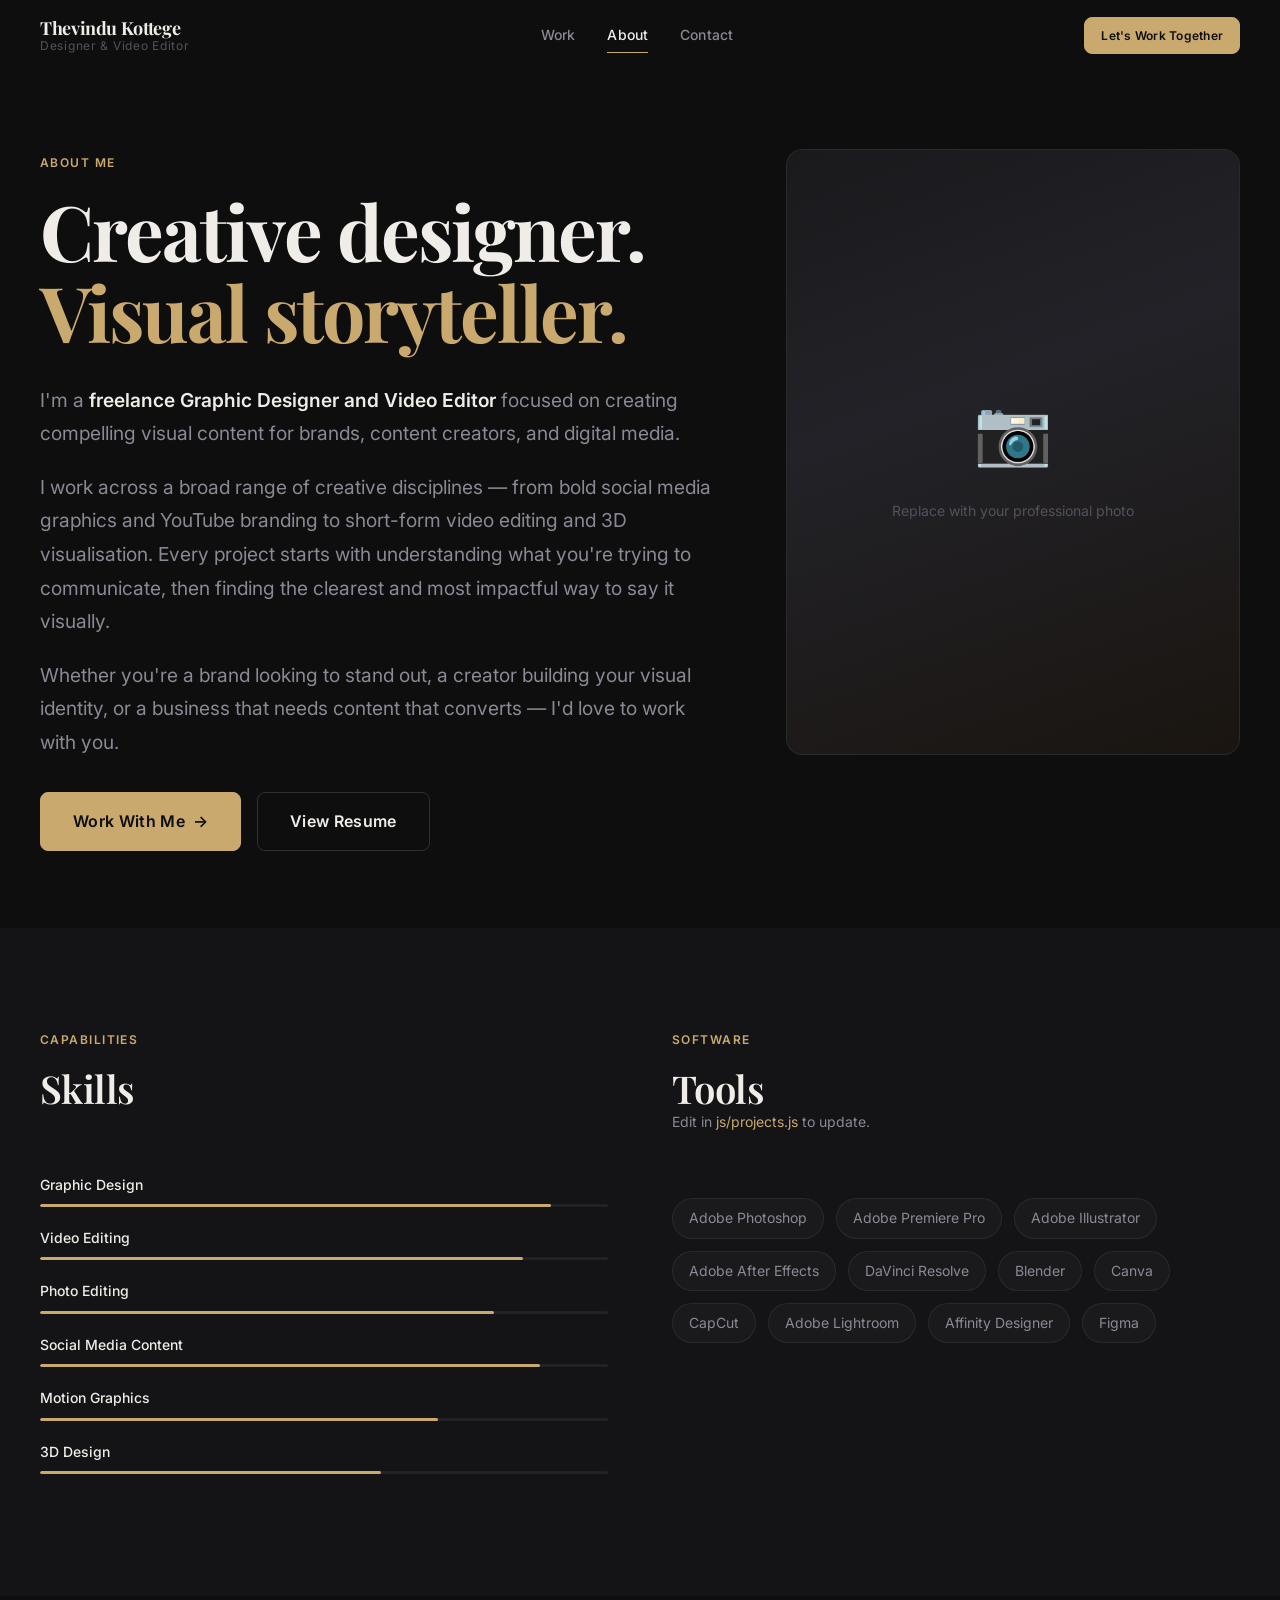
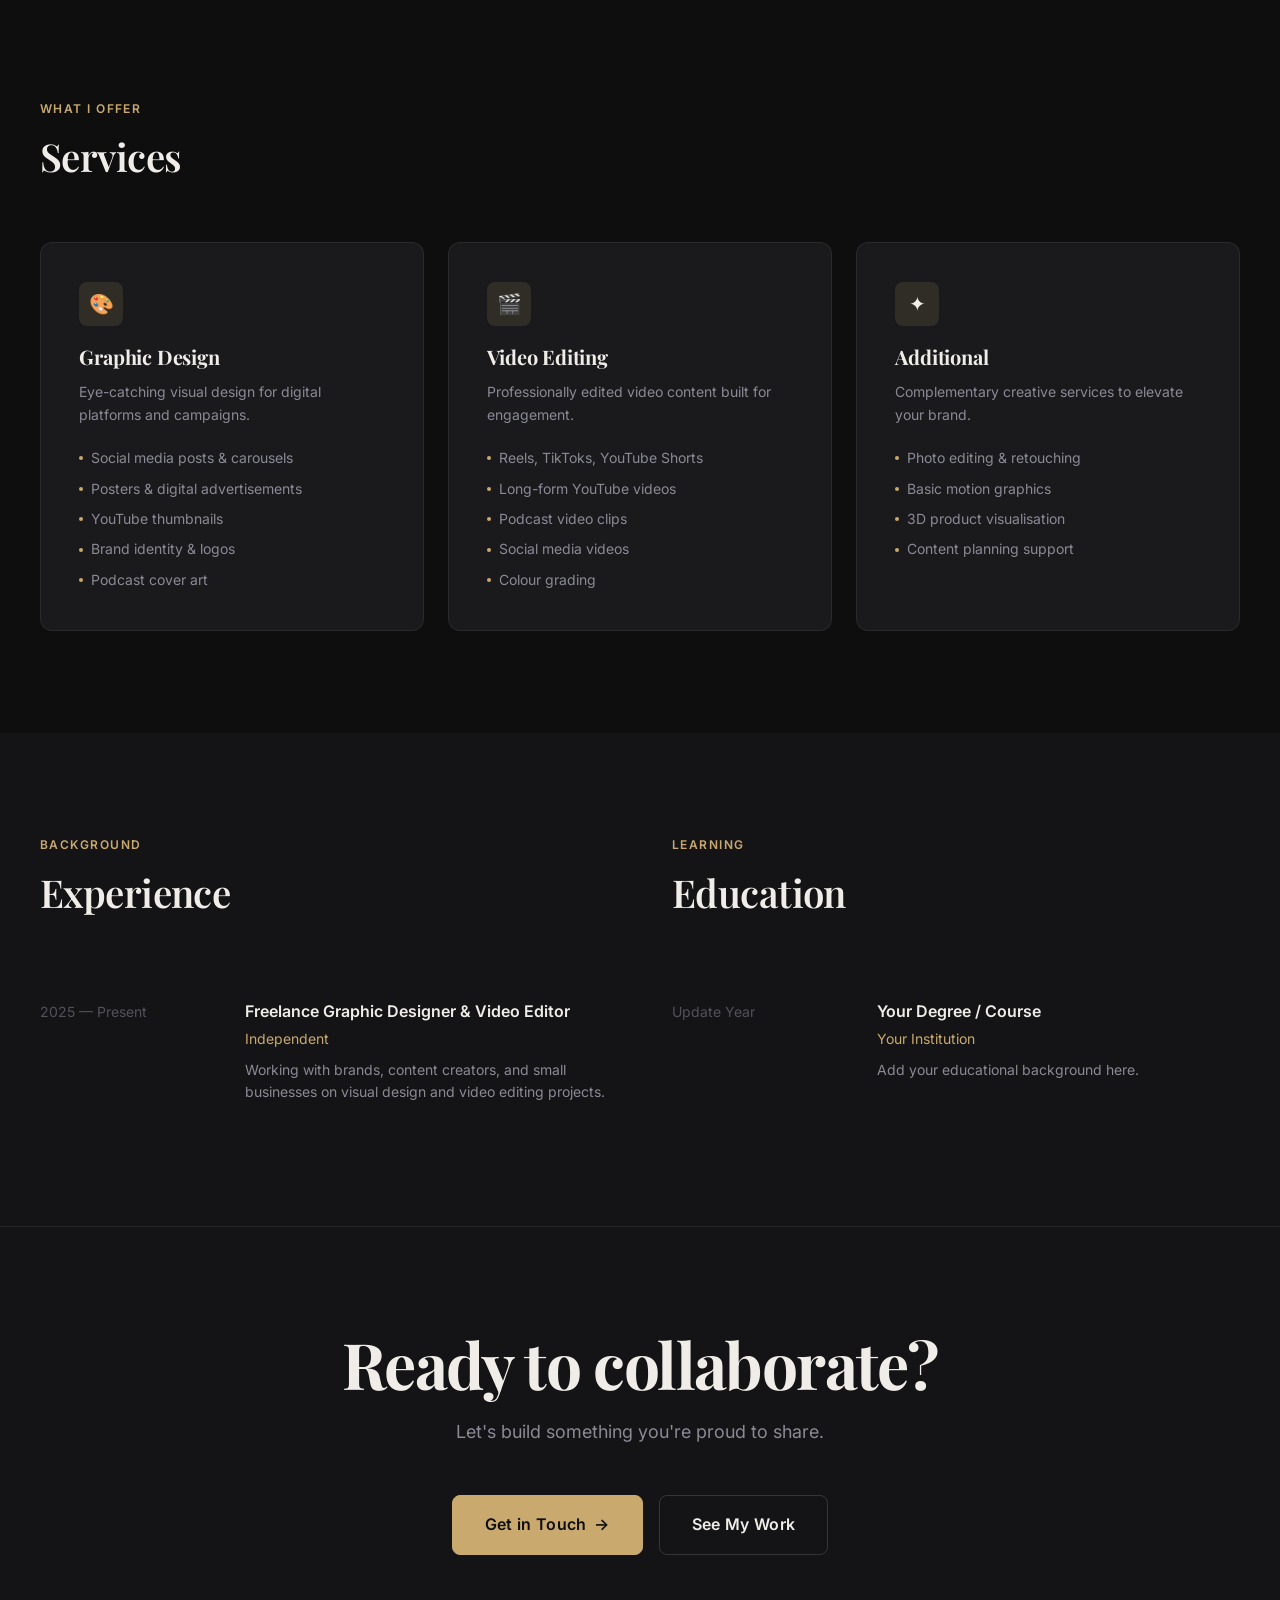
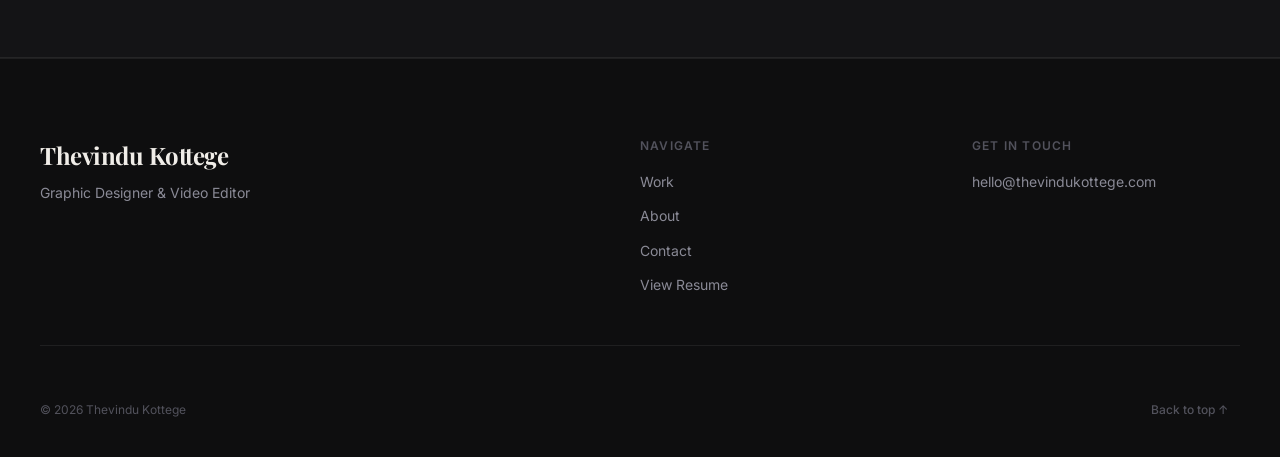
==== commit 815b4ebb: "changed emails again" ====
--- a/about.html
+++ b/about.html
@@ -359,7 +359,7 @@
         <div class="footer__col">
           <div class="footer__col-heading">Get In Touch</div>
           <div class="footer__links">
-            <a href="#" class="footer__link" data-email data-email-text></a>
+            <a href="#" class="footer__link" data-email data-email-text>hello@thevindukottege.com</a>
           </div>
         </div>
       </div>
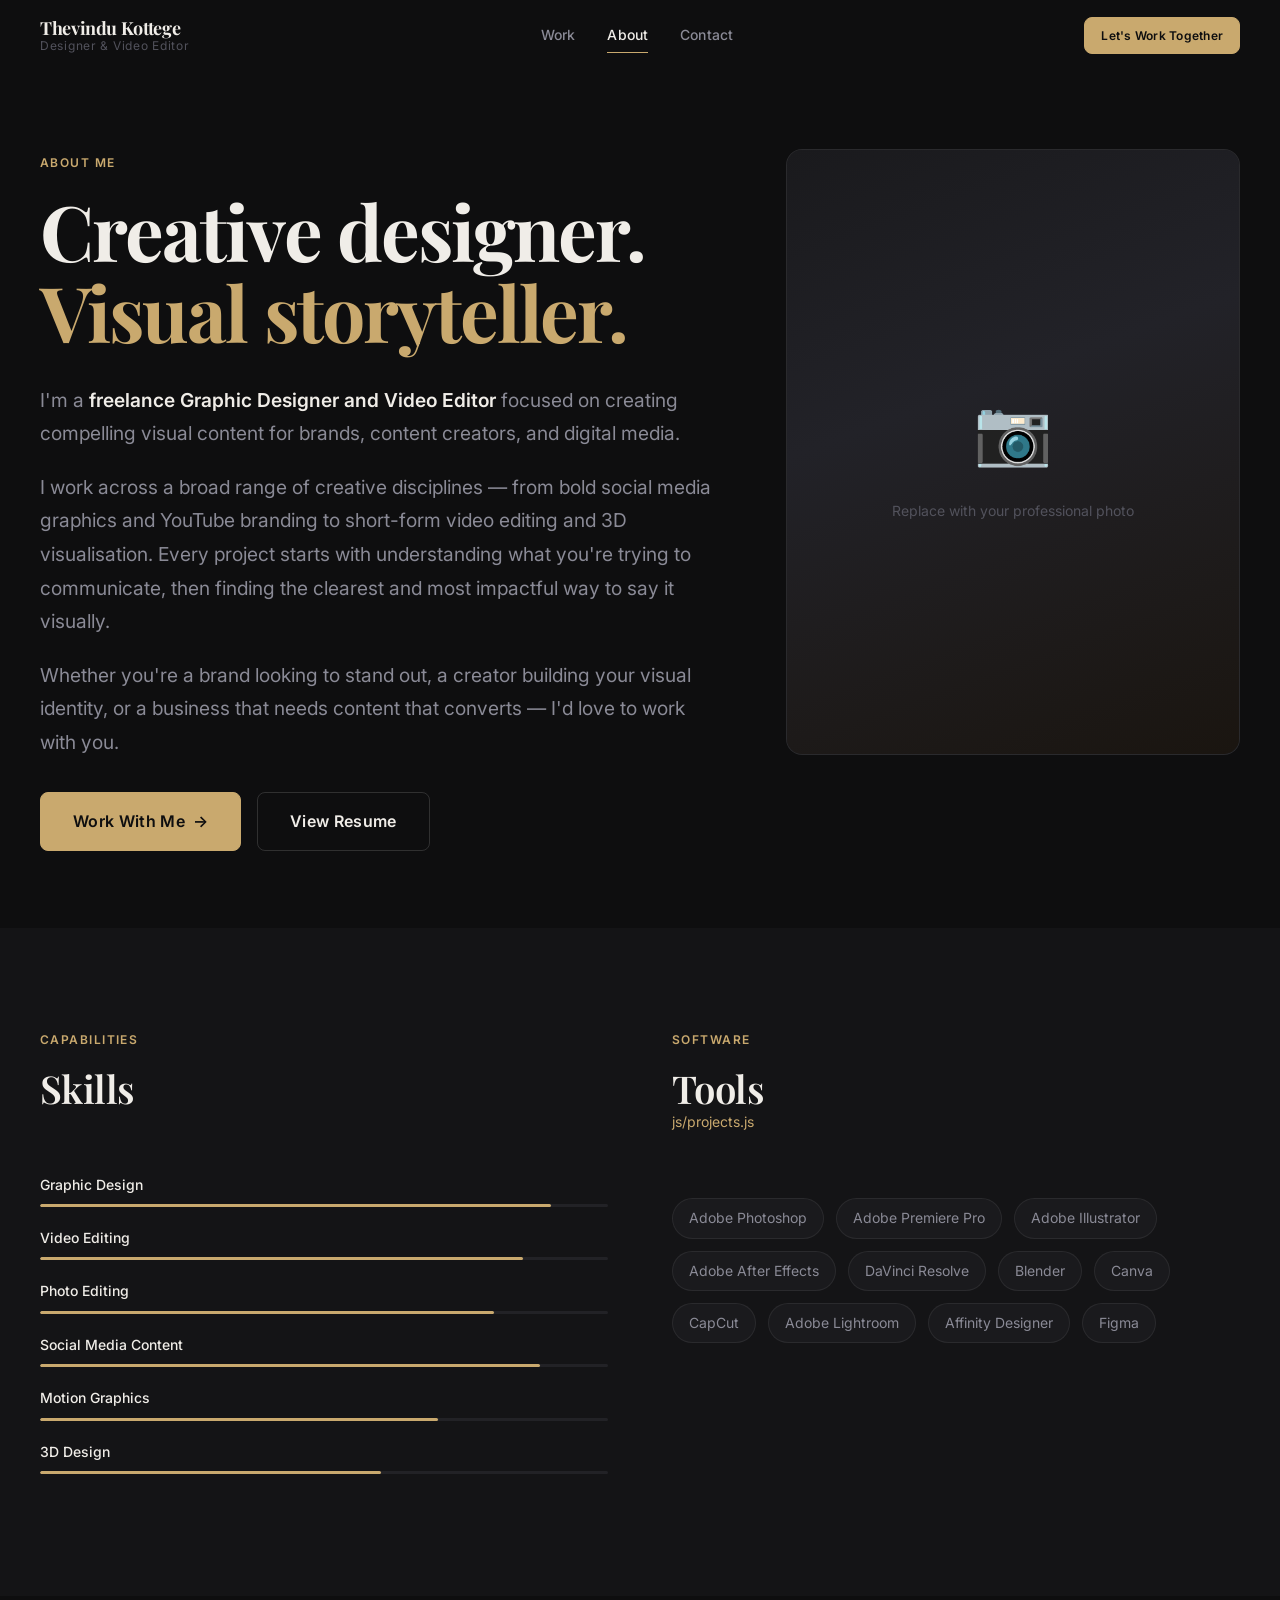
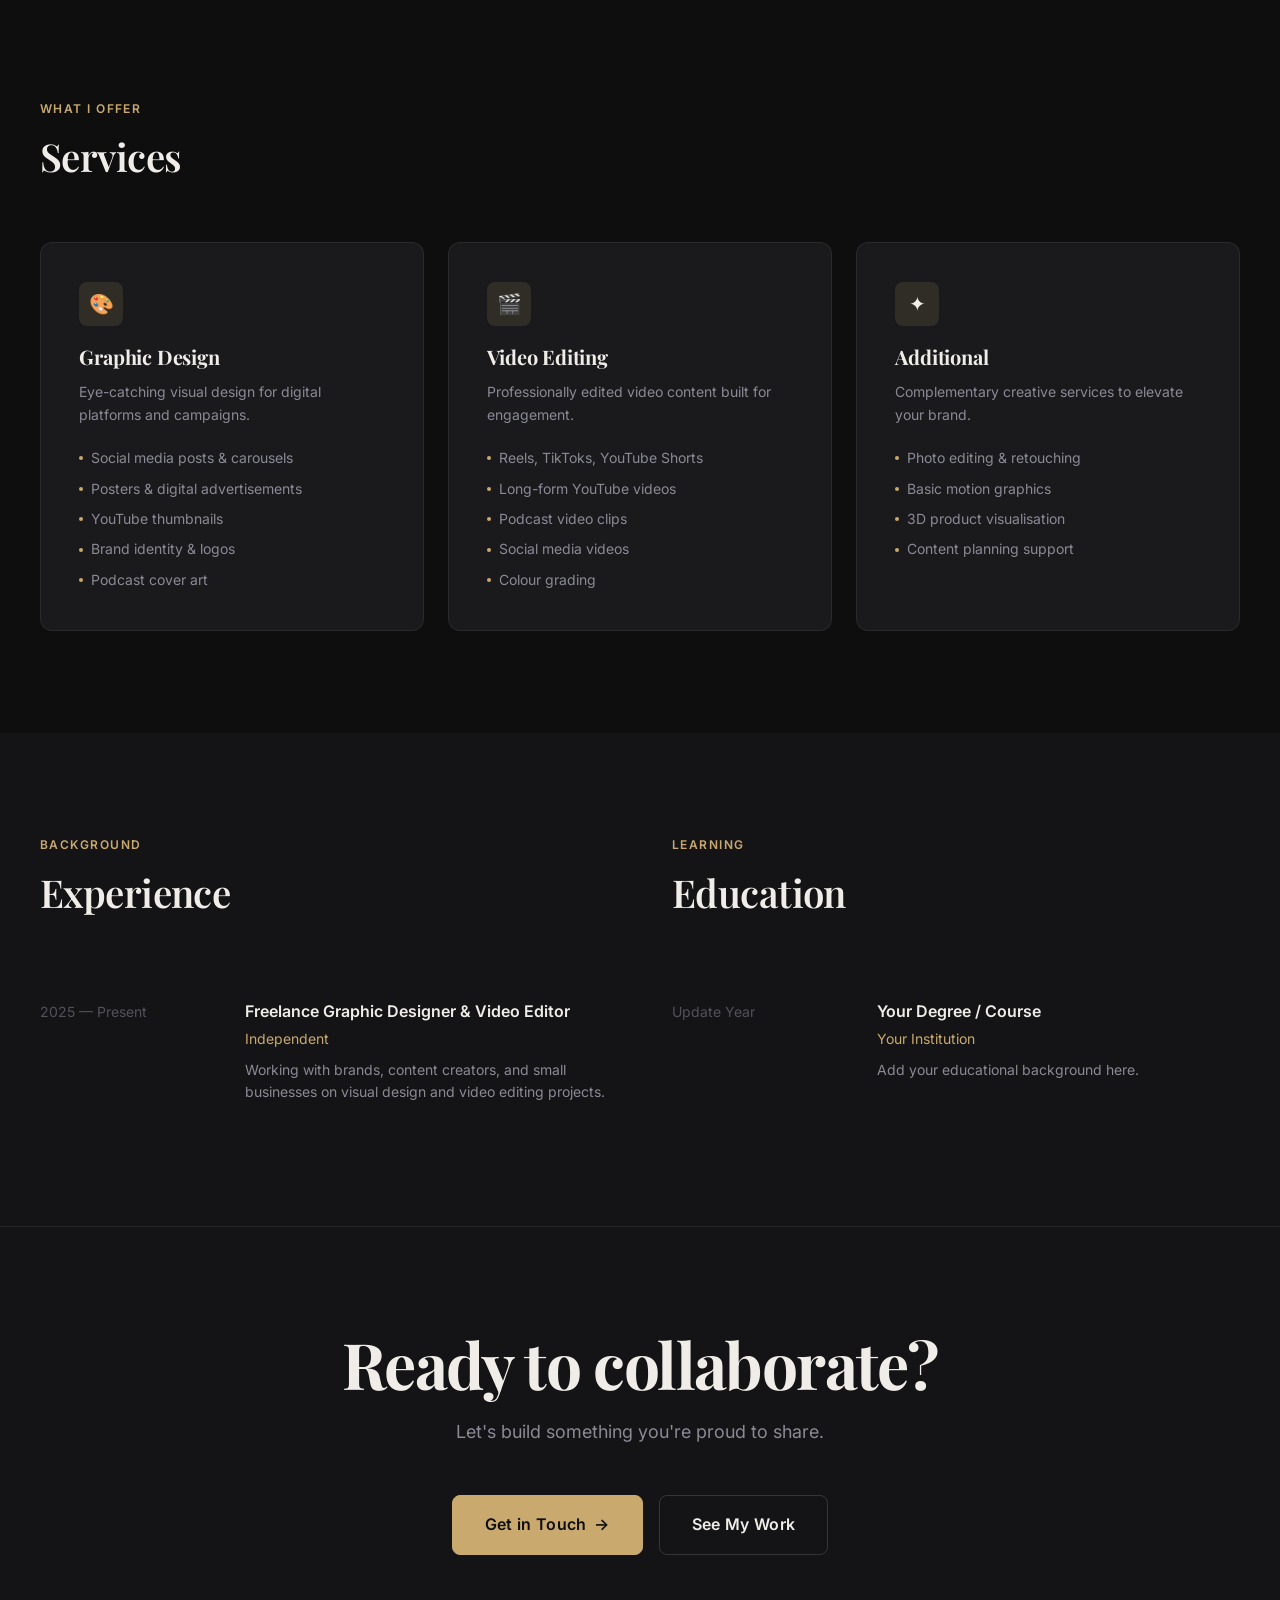
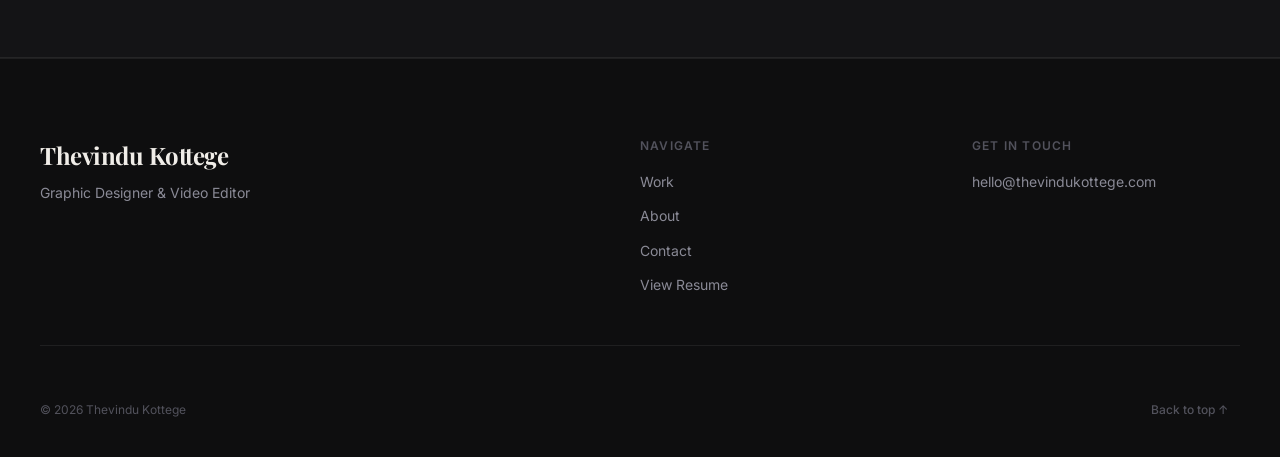
==== commit 0c91e880: "removed js link in about" ====
--- a/about.html
+++ b/about.html
@@ -186,7 +186,7 @@
               <span class="label">Software</span>
               <h2 class="heading-2">Tools</h2>
               <p class="section-header__subtitle" style="font-size: var(--text-sm);">
-                Edit in <a href="js/config.js" style="color:var(--accent);">js/projects.js</a> to update.
+                <a href="js/config.js" style="color:var(--accent);">js/projects.js</a>
               </p>
             </div>
 
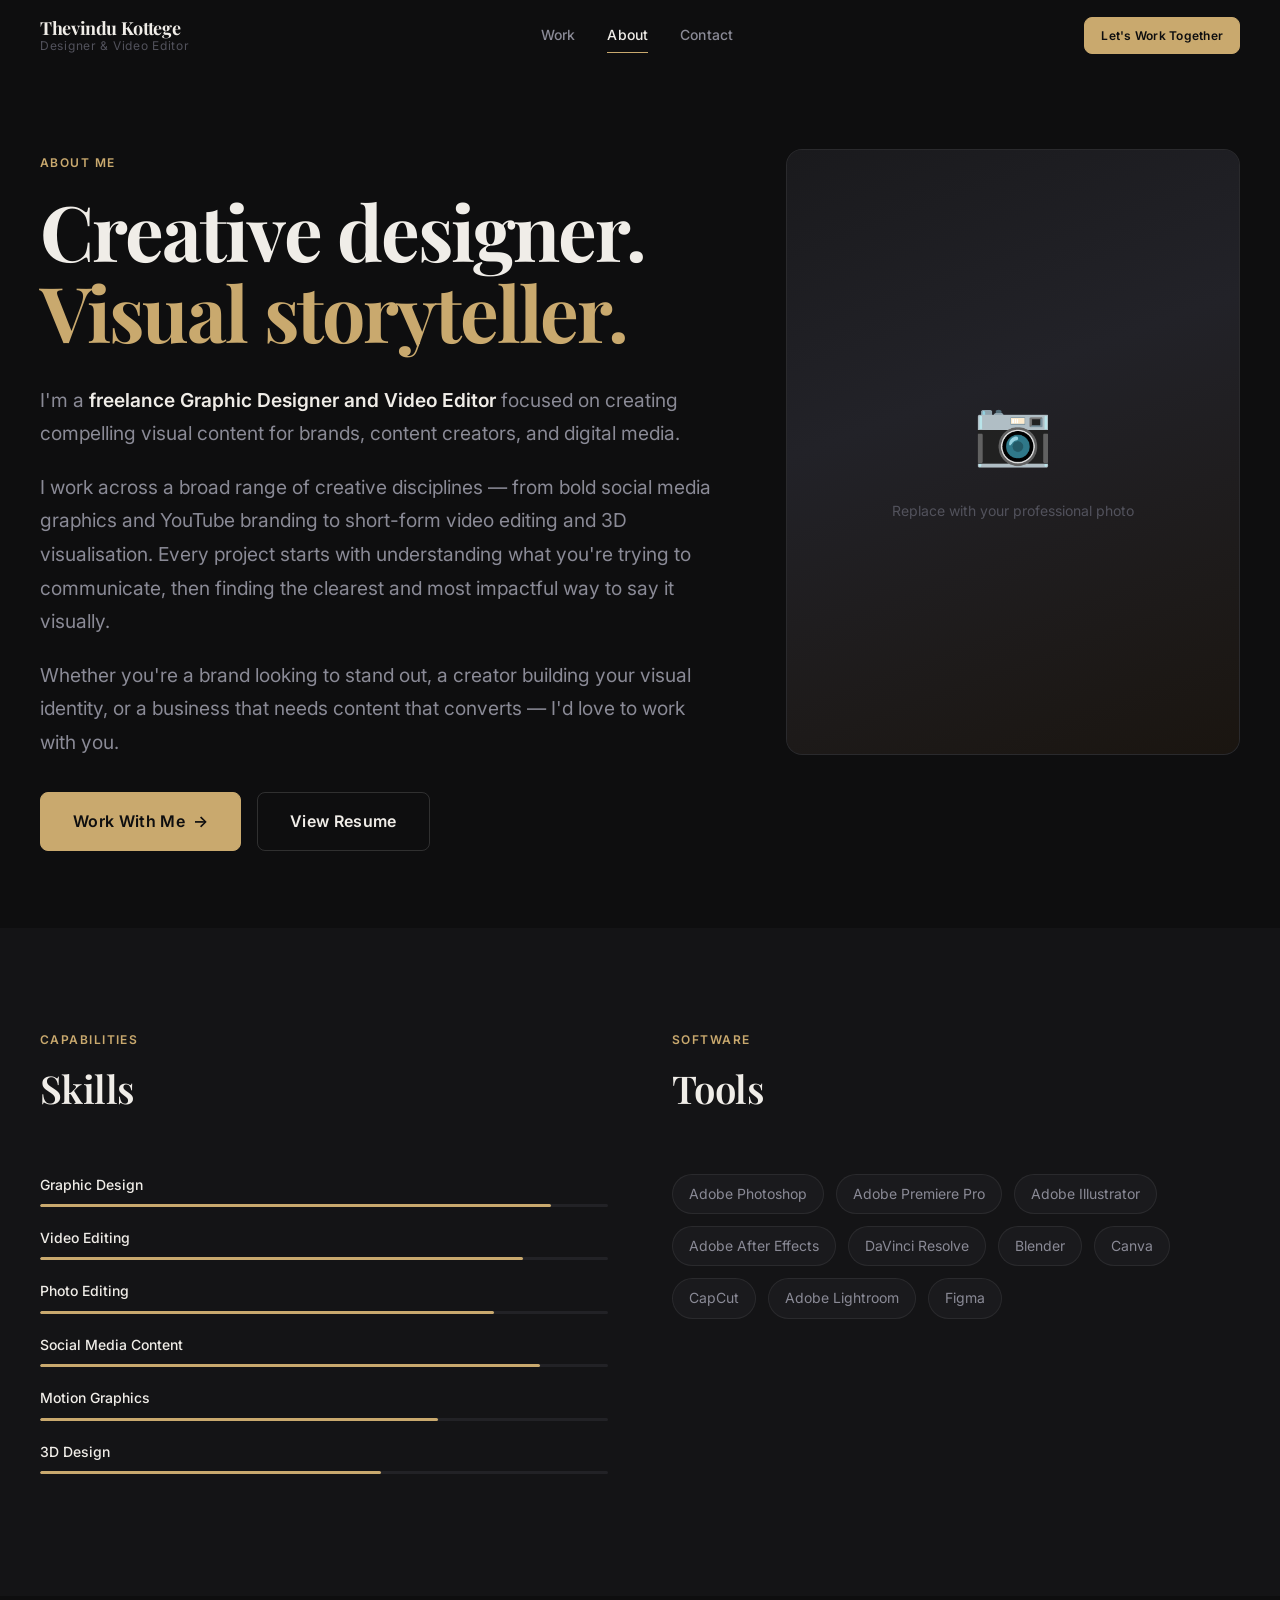
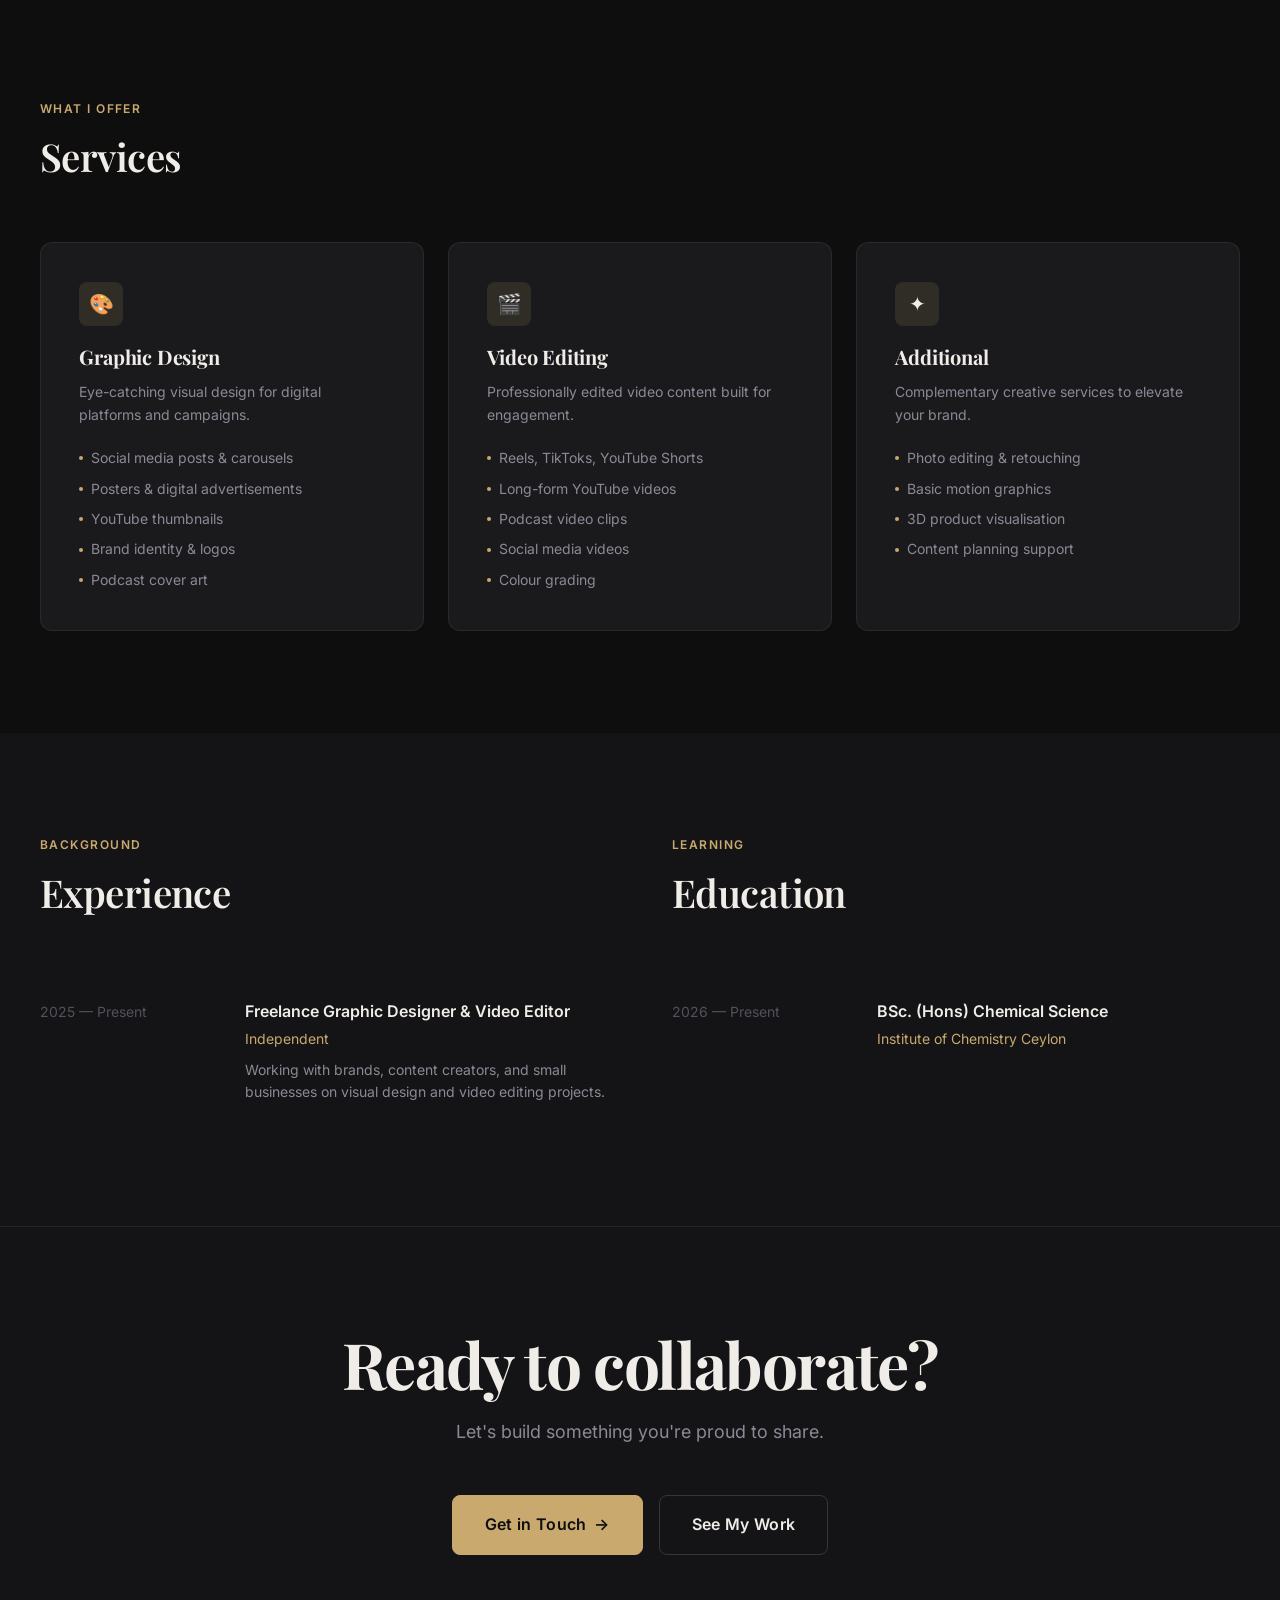
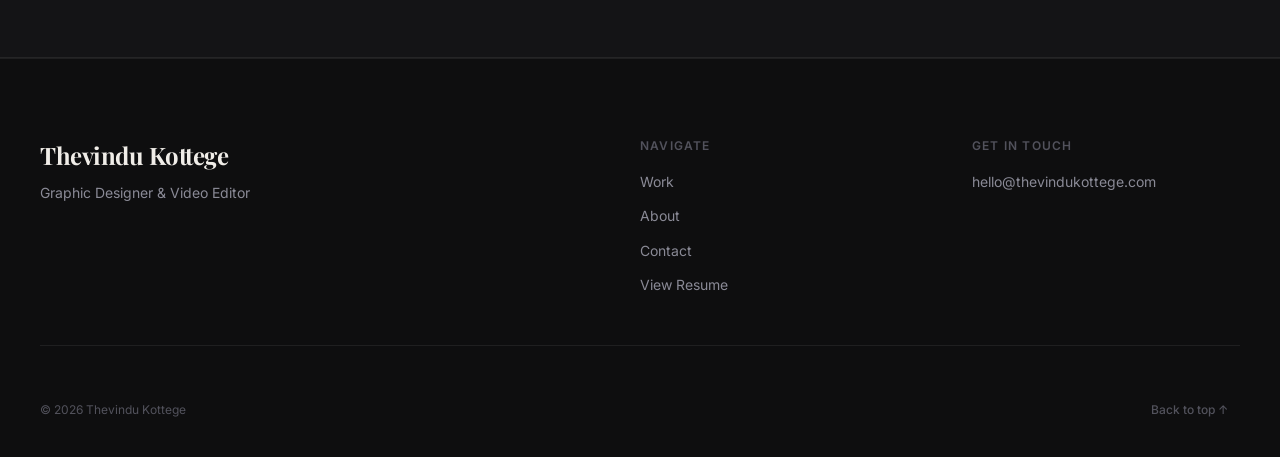
==== commit d16531e1: "changed socials" ====
--- a/about.html
+++ b/about.html
@@ -186,7 +186,7 @@
               <span class="label">Software</span>
               <h2 class="heading-2">Tools</h2>
               <p class="section-header__subtitle" style="font-size: var(--text-sm);">
-                <a href="js/config.js" style="color:var(--accent);">js/projects.js</a>
+                <a href="js/config.js" style="color:var(--accent);"></a>
               </p>
             </div>
 
@@ -200,7 +200,6 @@
               <span class="tool-badge">Canva</span>
               <span class="tool-badge">CapCut</span>
               <span class="tool-badge">Adobe Lightroom</span>
-              <span class="tool-badge">Affinity Designer</span>
               <span class="tool-badge">Figma</span>
             </div>
           </div>
@@ -303,12 +302,12 @@
 
             <div>
               <div class="experience-item reveal">
-                <div class="experience-date">Update Year</div>
+                <div class="experience-date">2026 — Present</div>
                 <div>
-                  <div class="experience-role">Your Degree / Course</div>
-                  <div class="experience-company">Your Institution</div>
+                  <div class="experience-role">BSc. (Hons) Chemical Science</div>
+                  <div class="experience-company">Institute of Chemistry Ceylon</div>
                   <p class="experience-desc">
-                    Add your educational background here.
+                    
                   </p>
                 </div>
               </div>
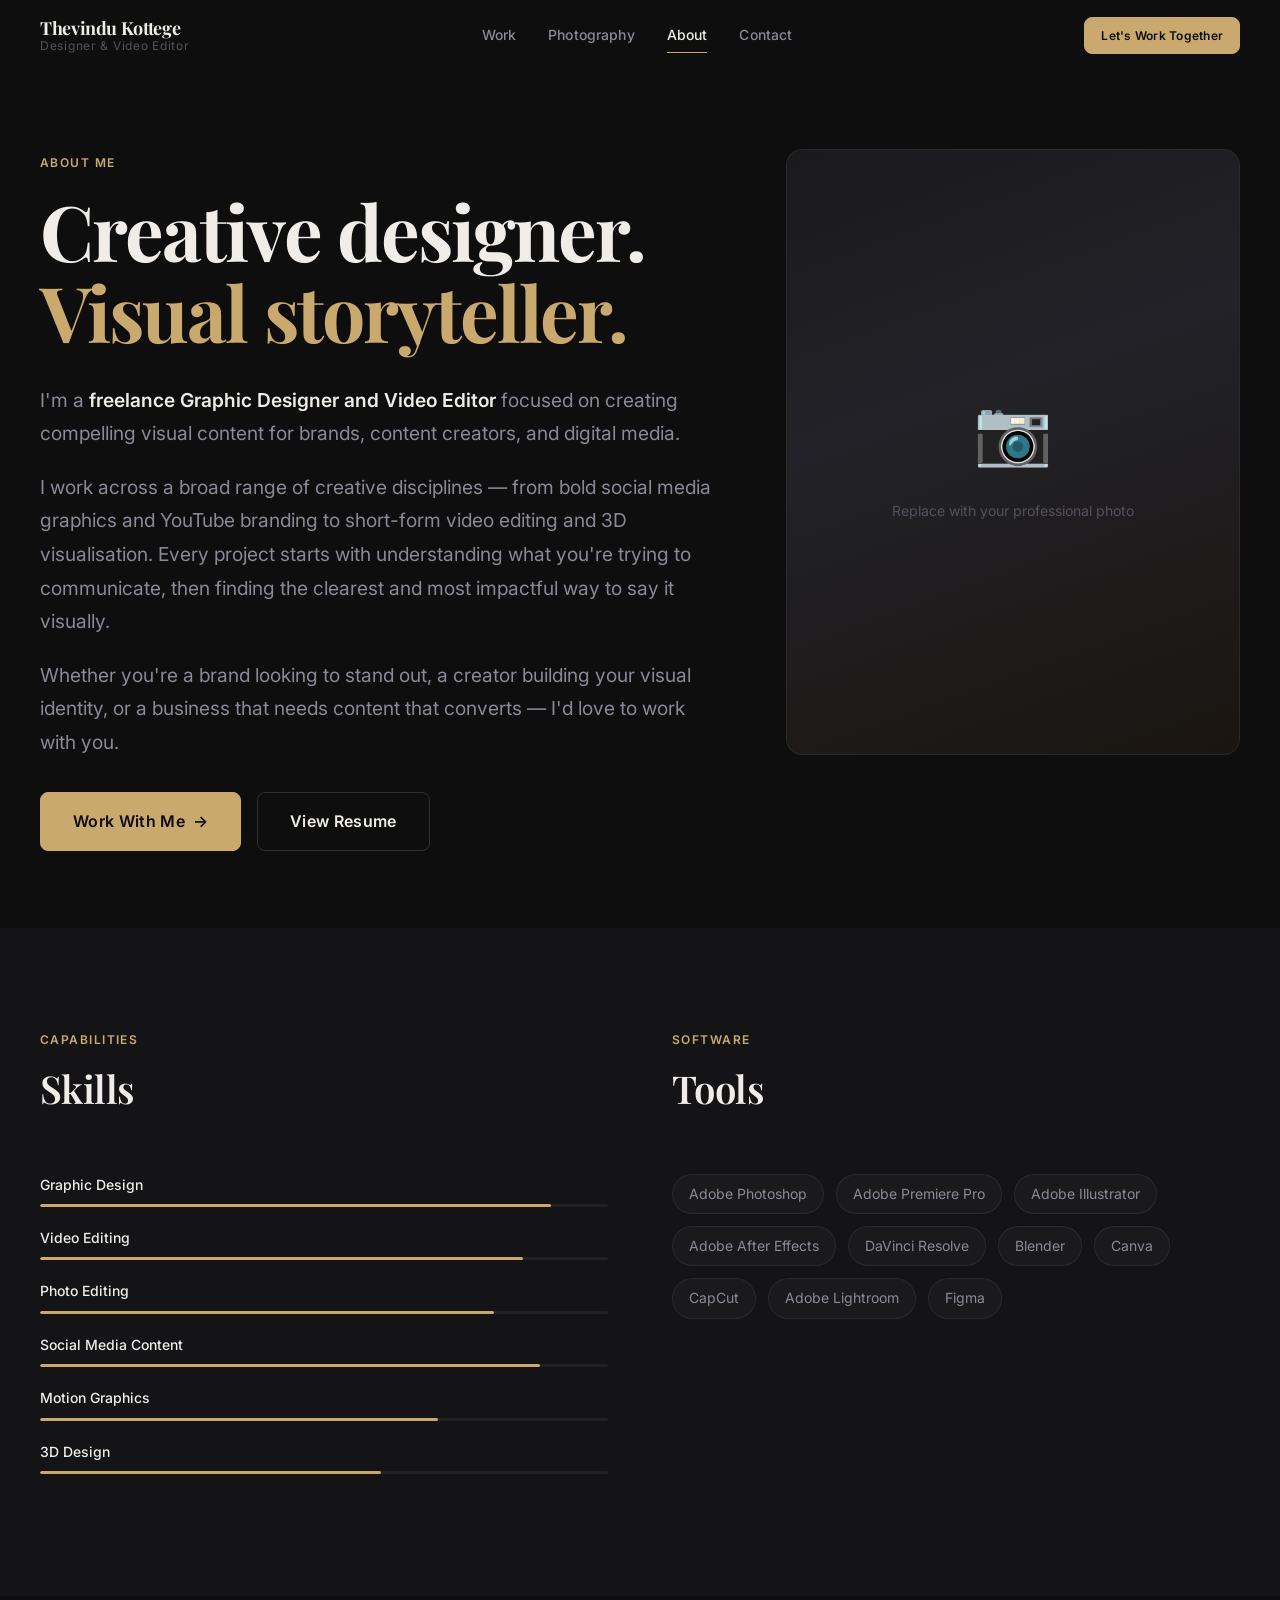
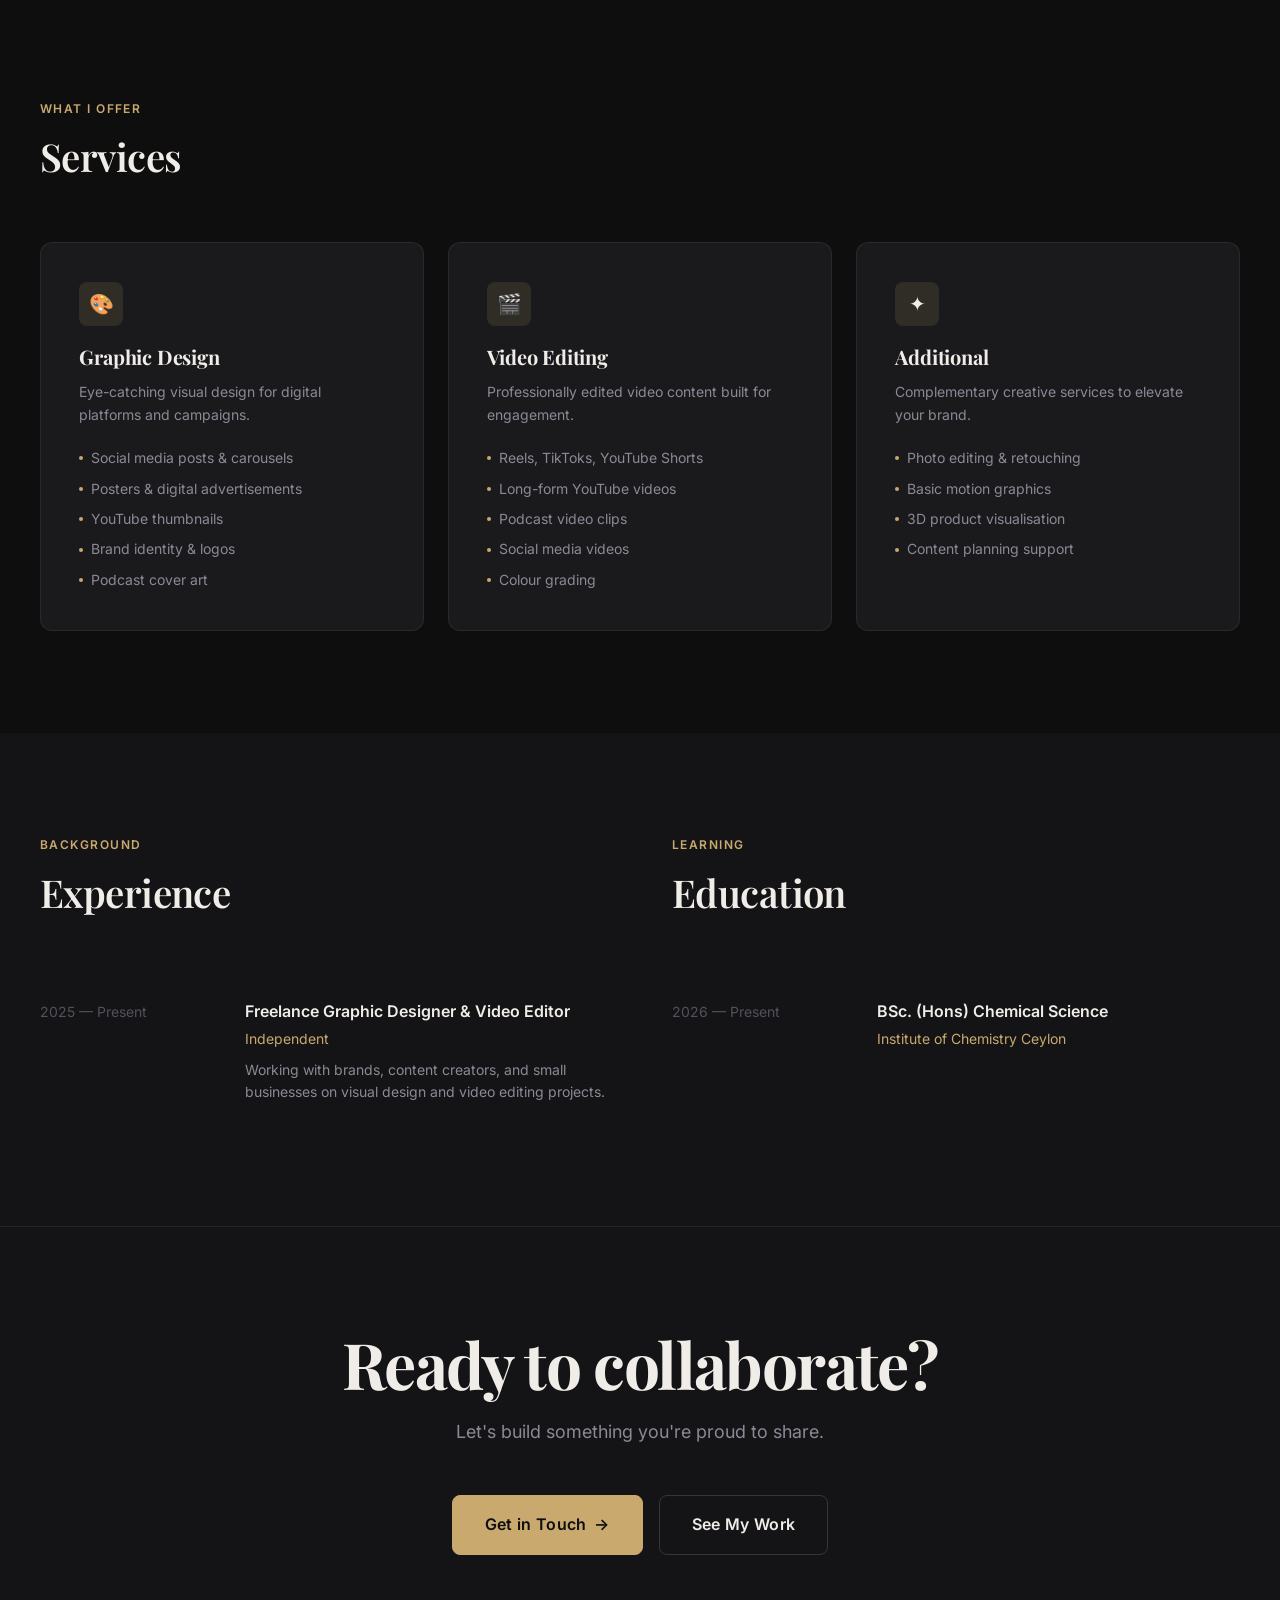
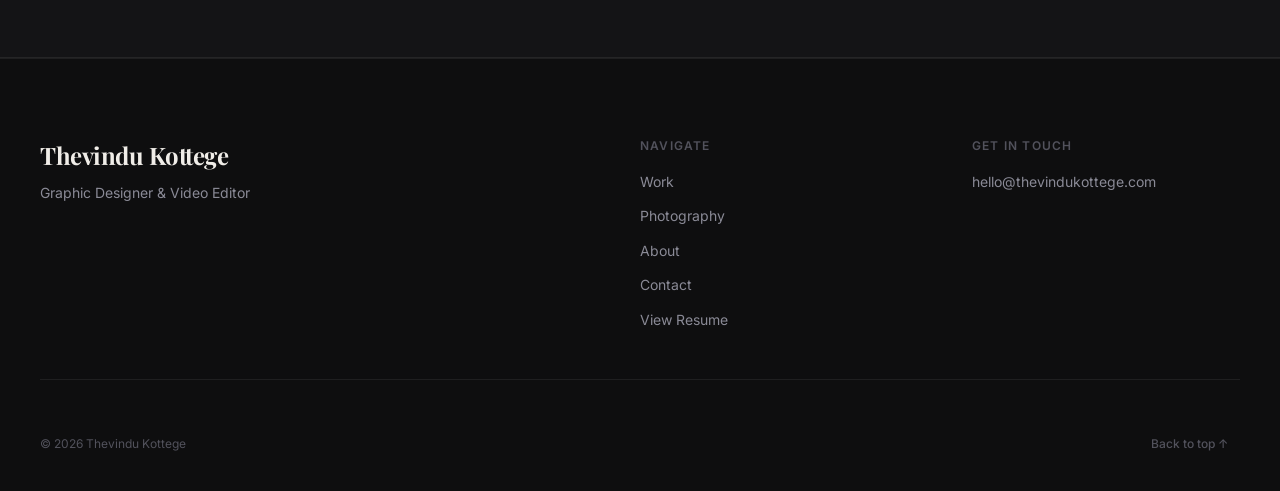
==== commit fa24a631: "added hero backgroup image and brand new photogrgraphy section" ====
--- a/about.html
+++ b/about.html
@@ -33,6 +33,7 @@
       </a>
       <div class="nav__links">
         <a href="work.html" class="nav__link">Work</a>
+        <a href="photography.html" class="nav__link">Photography</a>
         <a href="about.html" class="nav__link">About</a>
         <a href="contact.html" class="nav__link">Contact</a>
       </div>
@@ -47,6 +48,7 @@
     </div>
     <div class="nav__mobile-menu" id="mobile-menu" role="dialog" aria-label="Mobile navigation">
       <a href="work.html" class="nav__mobile-link">Work</a>
+      <a href="photography.html" class="nav__mobile-link">Photography</a>
       <a href="about.html" class="nav__mobile-link">About</a>
       <a href="contact.html" class="nav__mobile-link">Contact</a>
       <a href="contact.html" class="btn btn--primary" style="margin-top: 1rem;">Let's Work Together</a>
@@ -350,6 +352,7 @@
           <div class="footer__col-heading">Navigate</div>
           <div class="footer__links">
             <a href="work.html" class="footer__link">Work</a>
+            <a href="photography.html" class="footer__link">Photography</a>
             <a href="about.html" class="footer__link">About</a>
             <a href="contact.html" class="footer__link">Contact</a>
             <a href="#" class="footer__link" data-resume>View Resume</a>
--- a/css/components.css
+++ b/css/components.css
@@ -818,6 +818,43 @@
   inset: 0;
   z-index: 0;
   pointer-events: none;
+  overflow: hidden;
+}
+
+/* Layer 1: Atmospheric background image */
+.hero__bg-media {
+  position: absolute;
+  inset: -5% -5%;
+  width: 110%;
+  height: 110%;
+  transform: translate3d(0, 0, 0);
+  will-change: transform;
+}
+
+.hero__bg-img {
+  width: 100%;
+  height: 100%;
+  object-fit: cover;
+  object-position: center 30%;
+  opacity: var(--hero-bg-opacity, 0.18);
+  filter: contrast(110%) saturate(80%) brightness(85%);
+  transition: opacity var(--duration-slower) ease;
+}
+
+/* Layer 2: Dark tint overlay to maintain dark theme */
+.hero__bg-overlay {
+  position: absolute;
+  inset: 0;
+  background: rgba(14, 14, 15, 0.52);
+}
+
+/* Layer 3: Edge & bottom fade gradients */
+.hero__bg-fade {
+  position: absolute;
+  inset: 0;
+  background:
+    radial-gradient(ellipse at 50% 45%, transparent 20%, var(--bg-primary) 85%),
+    linear-gradient(to bottom, transparent 40%, var(--bg-primary) 100%);
 }
 
 /* Subtle radial glow */
@@ -833,6 +870,7 @@
     rgba(201, 169, 110, 0.06) 0%,
     transparent 70%
   );
+  z-index: 1;
 }
 
 /* Abstract grid lines */
@@ -845,7 +883,8 @@
     linear-gradient(90deg, var(--border) 1px, transparent 1px);
   background-size: 80px 80px;
   mask-image: radial-gradient(ellipse at 70% 50%, black 0%, transparent 70%);
-  opacity: 0.4;
+  opacity: 0.35;
+  z-index: 1;
 }
 
 .hero__content {
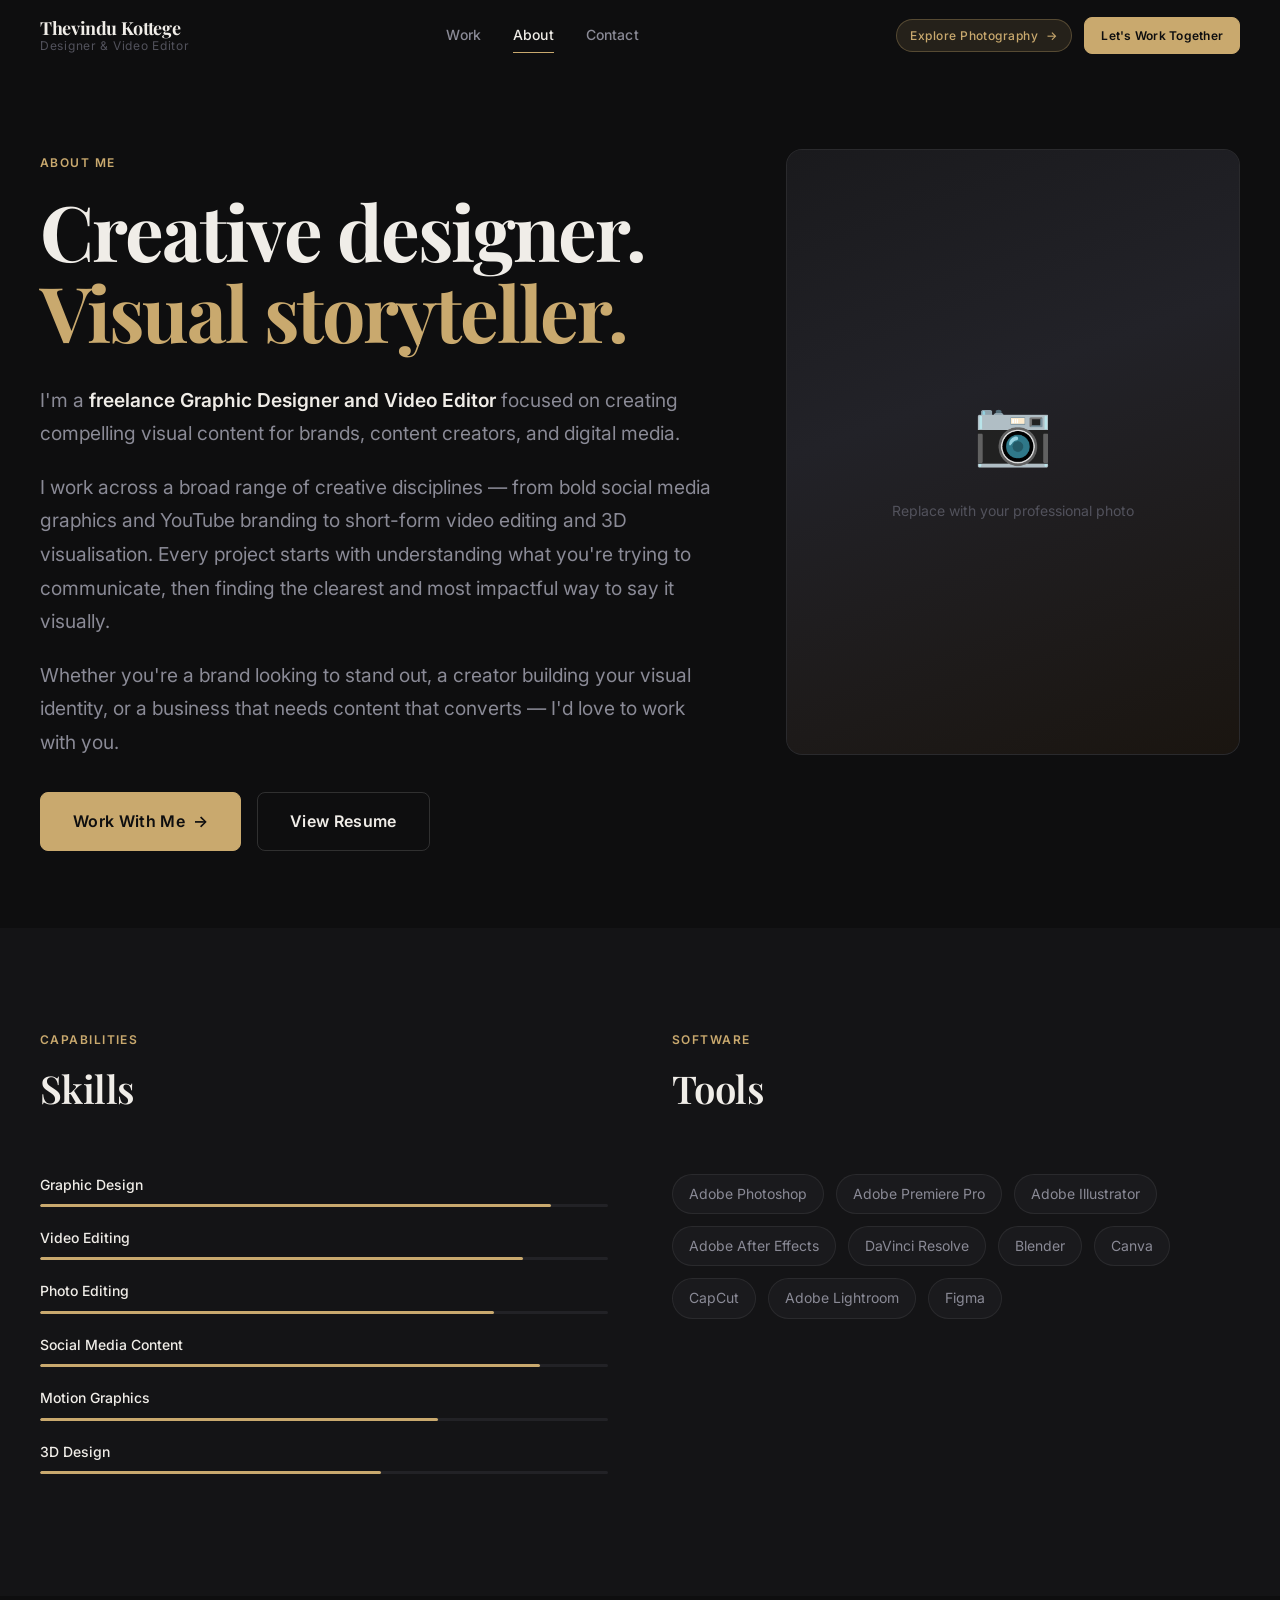
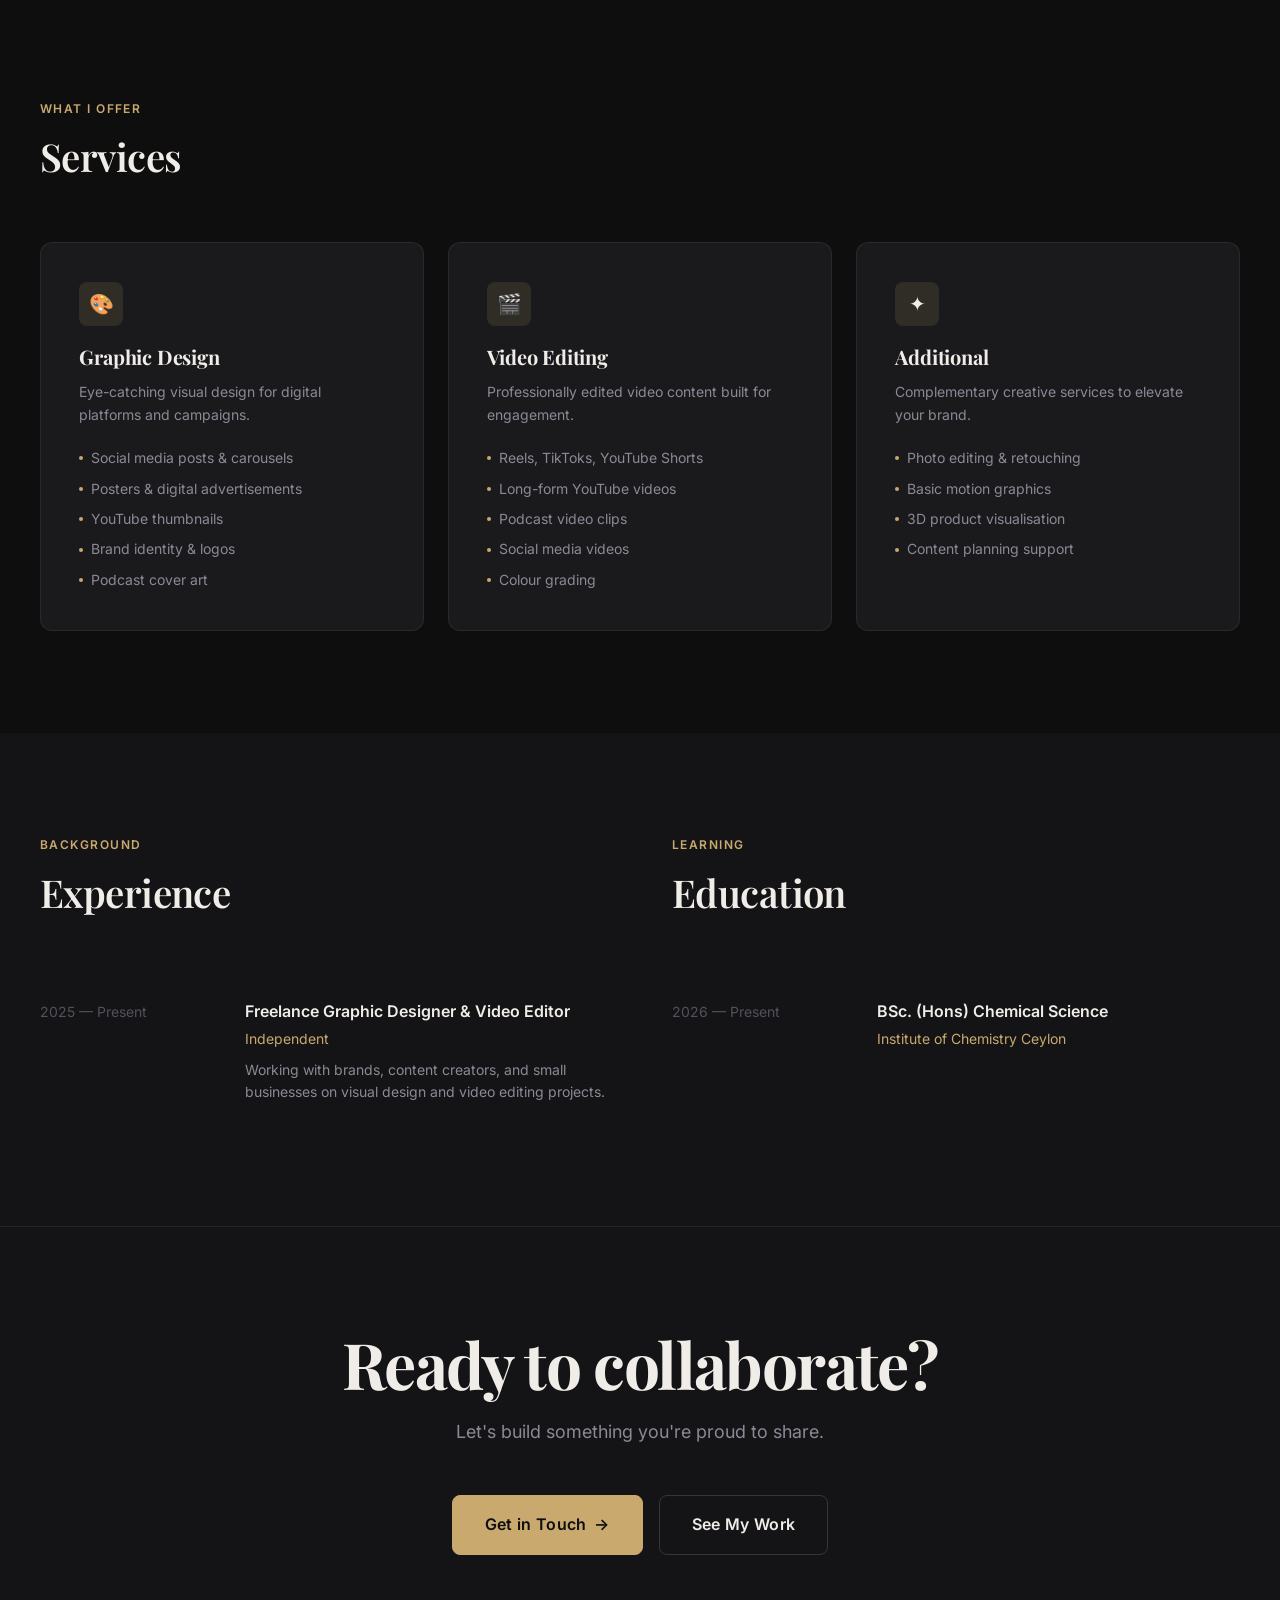
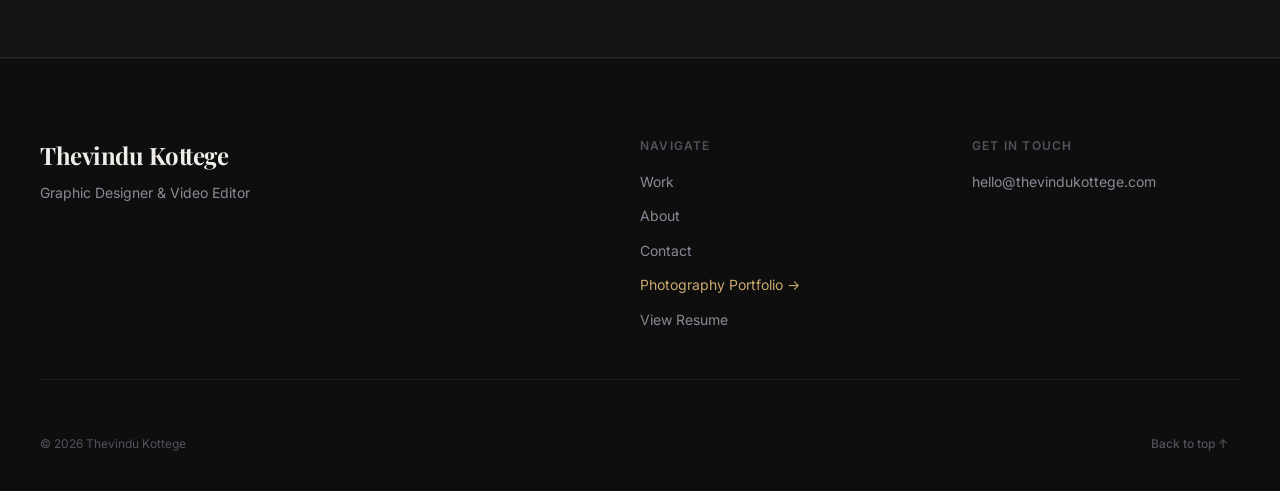
==== commit 724d9b62: "smoother transition, lighbox edits and other bug fixes" ====
--- a/about.html
+++ b/about.html
@@ -21,6 +21,9 @@
   <link rel="stylesheet" href="css/animations.css">
   <link rel="stylesheet" href="css/components.css">
   <link rel="stylesheet" href="css/responsive.css">
+
+  <!-- Early Theme Morph Initialization -->
+  <script src="js/theme-morph.js"></script>
 </head>
 <body class="page-transition">
 
@@ -33,11 +36,13 @@
       </a>
       <div class="nav__links">
         <a href="work.html" class="nav__link">Work</a>
-        <a href="photography.html" class="nav__link">Photography</a>
         <a href="about.html" class="nav__link">About</a>
         <a href="contact.html" class="nav__link">Contact</a>
       </div>
       <div class="nav__cta">
+        <a href="photography.html" class="nav__cross-link" title="Explore Photography Portfolio">
+          Explore Photography <span>→</span>
+        </a>
         <a href="contact.html" class="btn btn--primary btn--sm">Let's Work Together</a>
         <button class="nav__hamburger" aria-label="Toggle menu" aria-expanded="false" aria-controls="mobile-menu">
           <span class="nav__hamburger-line"></span>
@@ -48,9 +53,9 @@
     </div>
     <div class="nav__mobile-menu" id="mobile-menu" role="dialog" aria-label="Mobile navigation">
       <a href="work.html" class="nav__mobile-link">Work</a>
-      <a href="photography.html" class="nav__mobile-link">Photography</a>
       <a href="about.html" class="nav__mobile-link">About</a>
       <a href="contact.html" class="nav__mobile-link">Contact</a>
+      <a href="photography.html" class="nav__mobile-link" style="color: var(--accent); font-weight: 600;">Explore Photography →</a>
       <a href="contact.html" class="btn btn--primary" style="margin-top: 1rem;">Let's Work Together</a>
       <div class="nav__mobile-social" data-footer-social></div>
     </div>
@@ -352,9 +357,9 @@
           <div class="footer__col-heading">Navigate</div>
           <div class="footer__links">
             <a href="work.html" class="footer__link">Work</a>
-            <a href="photography.html" class="footer__link">Photography</a>
             <a href="about.html" class="footer__link">About</a>
             <a href="contact.html" class="footer__link">Contact</a>
+            <a href="photography.html" class="footer__link" style="color: var(--accent);">Photography Portfolio →</a>
             <a href="#" class="footer__link" data-resume>View Resume</a>
           </div>
         </div>
--- a/css/animations.css
+++ b/css/animations.css
@@ -136,3 +136,109 @@
 .filter-enter {
   animation: scaleIn 0.35s var(--ease-out) both;
 }
+
+/* ── Cross-Document View Transitions (Modern Browsers) ───── */
+@view-transition {
+  navigation: auto;
+}
+
+/* ── Persistent Viewport-Level Theme Morph Overlay ─────────── */
+.theme-morph-overlay {
+  position: fixed;
+  inset: 0;
+  width: 100vw;
+  height: 100vh;
+  z-index: 9999999;
+  pointer-events: none;
+  opacity: 0;
+  visibility: hidden;
+  will-change: opacity, background-color;
+}
+
+.theme-morph-overlay.is-active {
+  pointer-events: all;
+  visibility: visible;
+}
+
+/* Dark → Light: Near Black -> Charcoal -> Warm Grey -> Taupe -> Cream -> Ivory */
+@keyframes morphOverlayDarkToLight {
+  0% {
+    opacity: 0;
+    background-color: #0e0e0f;
+  }
+  15% {
+    opacity: 0.85;
+    background-color: #1c1b1a;
+  }
+  30% {
+    opacity: 1;
+    background-color: #38342f;
+  }
+  50% {
+    /* Midpoint: fully opaque, DOM swap occurs seamlessly */
+    opacity: 1;
+    background-color: #6d6558;
+  }
+  68% {
+    opacity: 1;
+    background-color: #b0a696;
+  }
+  84% {
+    opacity: 0.95;
+    background-color: #dfd8cb;
+  }
+  94% {
+    opacity: 0.6;
+    background-color: #f8f6f0;
+  }
+  100% {
+    opacity: 0;
+    background-color: #f8f6f0;
+  }
+}
+
+/* Light → Dark: Ivory -> Cream -> Taupe -> Warm Grey -> Charcoal -> Near Black */
+@keyframes morphOverlayLightToDark {
+  0% {
+    opacity: 0;
+    background-color: #f8f6f0;
+  }
+  15% {
+    opacity: 0.85;
+    background-color: #dfd8cb;
+  }
+  30% {
+    opacity: 1;
+    background-color: #b0a696;
+  }
+  50% {
+    /* Midpoint: fully opaque, DOM swap occurs seamlessly */
+    opacity: 1;
+    background-color: #6d6558;
+  }
+  68% {
+    opacity: 1;
+    background-color: #38342f;
+  }
+  84% {
+    opacity: 0.95;
+    background-color: #1c1b1a;
+  }
+  94% {
+    opacity: 0.6;
+    background-color: #0e0e0f;
+  }
+  100% {
+    opacity: 0;
+    background-color: #0e0e0f;
+  }
+}
+
+.theme-morph-overlay.morphing-to-light {
+  animation: morphOverlayDarkToLight 0.95s cubic-bezier(0.4, 0, 0.2, 1) forwards;
+}
+
+.theme-morph-overlay.morphing-to-dark {
+  animation: morphOverlayLightToDark 0.95s cubic-bezier(0.4, 0, 0.2, 1) forwards;
+}
+
--- a/css/components.css
+++ b/css/components.css
@@ -116,8 +116,33 @@
 .nav__cta {
   display: flex;
   align-items: center;
-  gap: var(--space-4);
+  gap: var(--space-3);
   flex-shrink: 0;
+}
+
+/* Cross-Portfolio Mode Navigation Badge */
+.nav__cross-link {
+  display: inline-flex;
+  align-items: center;
+  gap: var(--space-2);
+  font-size: var(--text-xs);
+  font-weight: 500;
+  letter-spacing: 0.04em;
+  color: var(--accent);
+  background: var(--accent-muted);
+  border: 1px solid var(--border-accent);
+  padding: 0.35rem 0.85rem;
+  border-radius: var(--radius-full);
+  transition: all var(--duration-fast) var(--ease-out);
+  text-decoration: none;
+  white-space: nowrap;
+}
+
+.nav__cross-link:hover {
+  background: var(--accent);
+  color: #0e0e0f;
+  transform: translateY(-1px);
+  box-shadow: 0 4px 14px rgba(201, 169, 110, 0.25);
 }
 
 /* Hamburger (mobile) */
